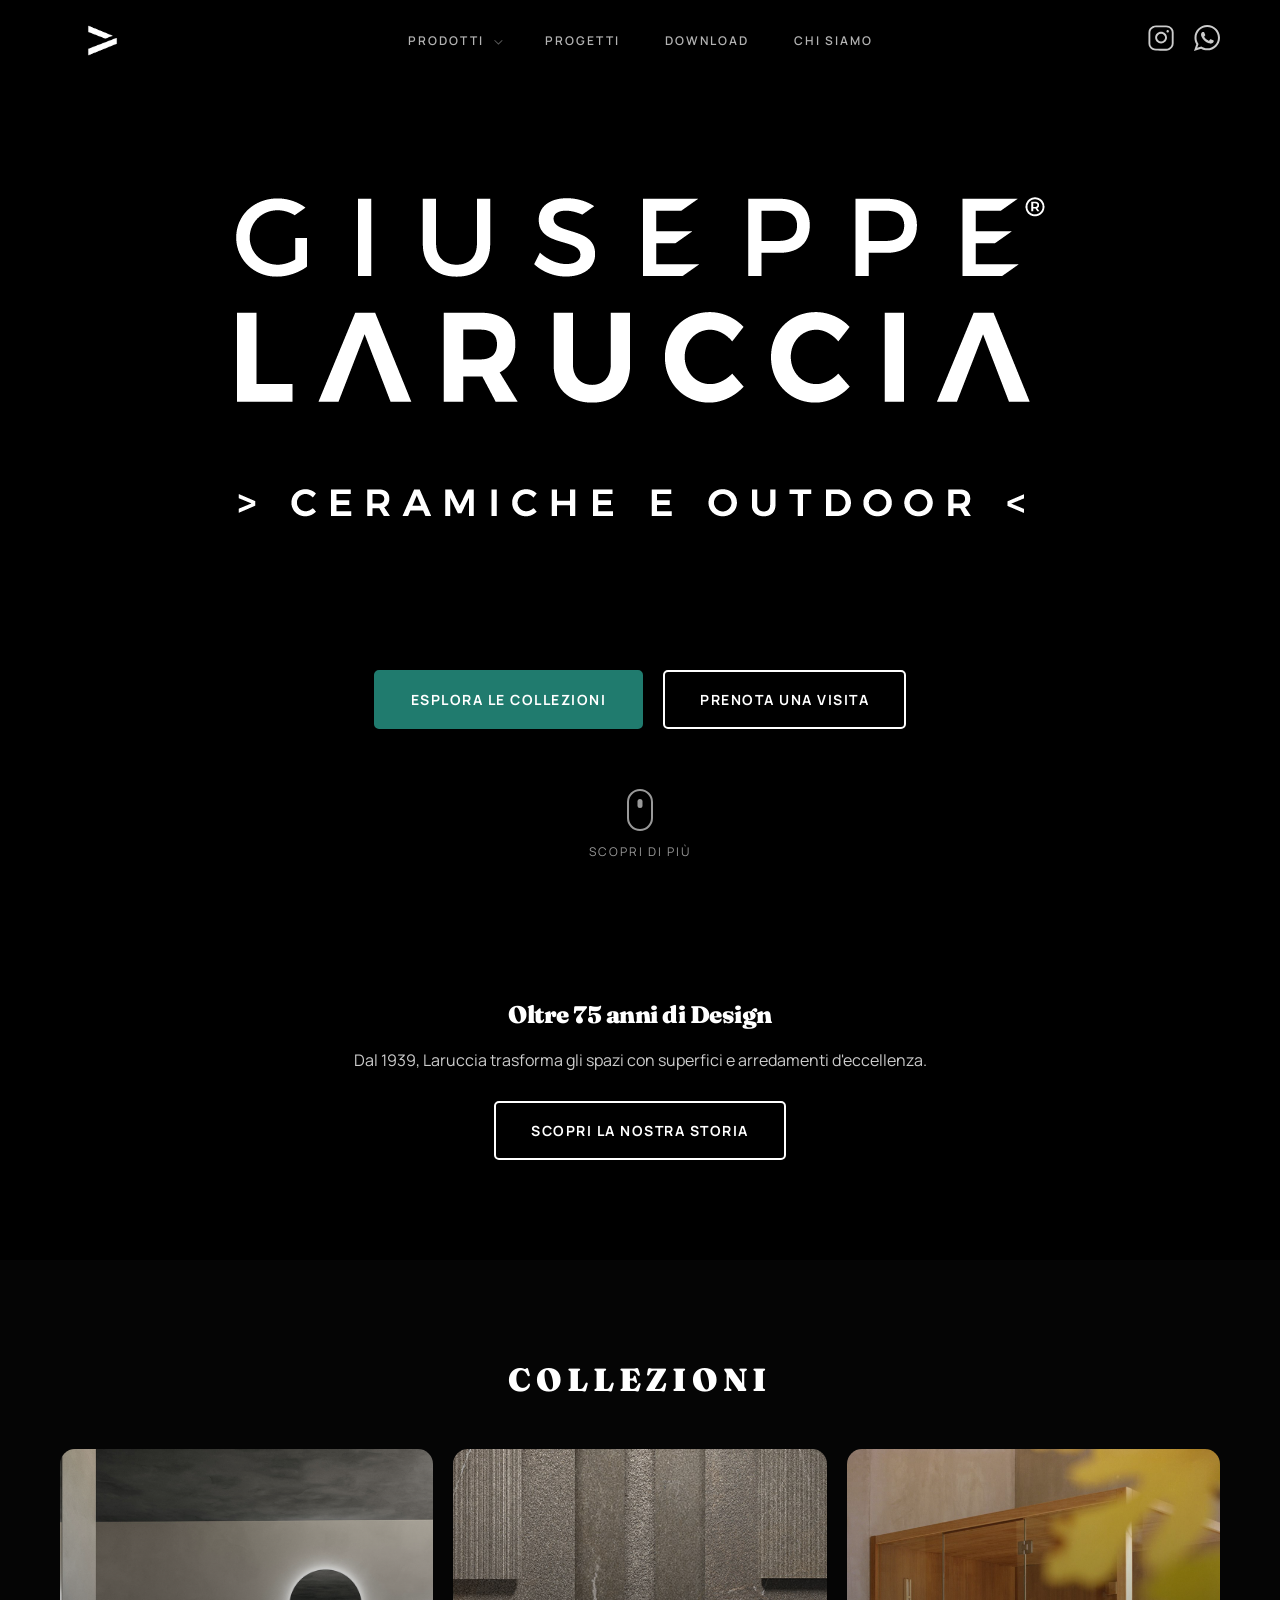
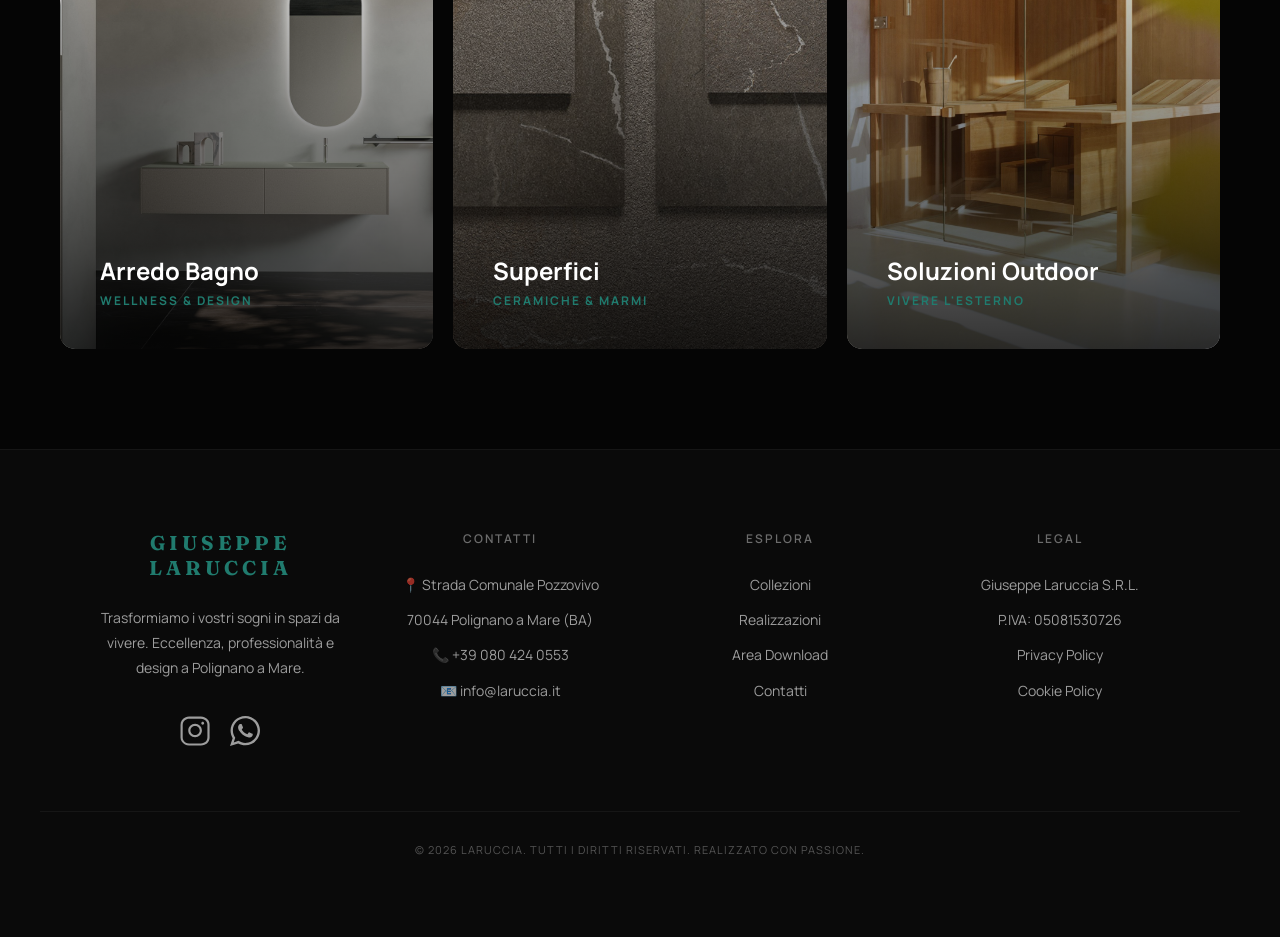
==== index.html @ 78f58531 "modifiche varie + contatti/chi siamo" ====
<!DOCTYPE html>
<html lang="it">
<head>
  <meta charset="UTF-8">
  <meta name="viewport" content="width=device-width, initial-scale=1.0"> <!-- Aggiunto per mobile -->
  <title>Laruccia</title>

  <!-- Font -->
<link href="https://fonts.googleapis.com/css2?family=Fraunces:wght@300;600&family=Manrope:wght@300;500&display=swap" rel="stylesheet">
  <!-- CSS (Percorso corretto senza / iniziale) -->
  <link rel="stylesheet" href="css/style.css">

  <!-- JS (INDISPENSABILE per caricare la navbar) -->
  <script src="script.js" defer></script>
</head>

<body class="home">

  <!-- NAVBAR -->
  <div id="navbar"></div>

  <!-- HERO (FULL WIDTH - CORRETTA COSÌ) -->
  <section class="hero">
    
<div class="hero-video-container">
<video 
    autoplay 
    muted 
    loop 
    playsinline 
    preload="auto" 
    class="hero-video"> <!-- Rimosso l'attributo poster -->
    <source src="img/video/videohero.mp4" type="video/mp4">
</video>
  <div class="hero-overlay"></div>
</div>

    <div class="hero-content-wrapper">
      <div class="hero-content">
        <h1 class="hero-logo">
          <img src="img/logo-bianco.png" alt="Laruccia">
        </h1>

        <div class="hero-btns">
          <a href="prodotti.html" class="btn-primary">Esplora le Collezioni</a>
          <a href="contatti.html" class="btn-secondary">Prenota una Visita</a>
        </div>
      </div>
    </div>

    <div class="scroll-indicator">
      <div class="mouse"></div>
      <span>Scopri di più</span>
    </div>

  </section>

<!-- INTRO VELOCE IN HOME -->
<section class="home-intro" style="padding: 100px 0; text-align: center; background: #000;">
  <div class="container">
    <h2 style="font-family: var(--font-titles); margin-bottom: 20px;">Oltre 75 anni di Design</h2>
    <p style="max-width: 700px; margin: 0 auto 30px; opacity: 0.8;">
      Dal 1939, Laruccia trasforma gli spazi con superfici e arredamenti d'eccellenza.
    </p>
    <a href="chi-siamo.html" class="btn-secondary">Scopri la nostra storia</a>
  </div>
</section>

  <!-- CATEGORIE -->
  <section class="home-categories">
    
    <!-- CONTAINER AGGIUNTO -->
    <div class="container">

      <div class="cat-header">
        <h2>Collezioni</h2>
      </div>

      <div class="cat-grid">

        <div class="cat-card">
          <img src="img/cerasa.jpg" alt="Arredo Bagno">
          <div class="cat-overlay">
            <h3>Arredo Bagno</h3>
            <p>Wellness & Design</p>
          </div>
        </div>

        <div class="cat-card">
          <img src="img/kronos.jpg" alt="Superfici">
          <div class="cat-overlay">
            <h3>Superfici</h3>
            <p>Ceramiche & Marmi</p>
          </div>
        </div>

        <div class="cat-card">
          <img src="img/effegibi.jpg" alt="Outdoor">
          <div class="cat-overlay">
            <h3>Soluzioni Outdoor</h3>
            <p>Vivere l'esterno</p>
          </div>
        </div>

      </div>

    </div>

  </section>

  <!-- FOOTER -->
  <div id="footer-placeholder"></div>

  <!-- JS -->
  <script src="js/script.js"></script>

</body>
</html>
---- css/style.css ----
/* ==========================================
   1. RESET & VARIABILI (OTTIMIZZATO)
========================================== */
:root {
  --navbar-height: 80px;
  --active: #207b6e;
  --text: #fff;
  --transition: 0.3s ease;
  --font-titles: 'Fraunces', serif;
  --font-body: 'Manrope', sans-serif;
  --accent-gold: #b58e58;
}

* {
  margin: 0;
  padding: 0;
  box-sizing: border-box; /* Copre già tutto, container incluso */
}

html, body {
  width: 100%;
  min-height: 100%;
  font-family: var(--font-body);
  -webkit-font-smoothing: antialiased;
  background: #000;
  color: var(--text); /* Usa la variabile invece di #fff */
  overflow-x: hidden;
}

.container {
  max-width: 1400px;
  margin: 0 auto;
  padding-left: clamp(20px, 5vw, 60px);
  padding-right: clamp(20px, 5vw, 60px);
  /* Rimosso box-sizing e color: #fff perché ereditati */
}

h1, h2, .history-line, .footer-logo {
  font-family: var(--font-titles);
  font-weight: 900;
  letter-spacing: -0.02em;
  text-transform: none; 
}

/* ==========================================
   2. NAVBAR & MENU
========================================== */

.navbar {
  position: fixed;
  top: 0;
  left: 0;
  width: 100%;
  height: var(--navbar-height);
  z-index: 9999;
  display: flex;
  justify-content: center;
  align-items: center;
  background: transparent;
  transition: background 0.5s ease, backdrop-filter 0.5s ease;
  isolation: isolate; 
}

/* SFUMATURA NAVBAR*/
.navbar-overlay {
  position: absolute;
  inset: 0;
  z-index: -1;
  background: linear-gradient(to bottom, rgba(0,0,0,0.8) 0%, rgba(0,0,0,0) 100%);
  opacity: 1;
  transition: opacity 0.5s ease;
}

.menu {
  display: grid;
  grid-template-columns: 180px 1fr 180px;
  align-items: center;
  width: 100%;
  max-width: 1400px;
  padding: 0 clamp(20px, 5vw, 60px);
  margin: 0 auto;
  position: relative;
  z-index: 1;
}

.menu-links {
  justify-self: center;
  display: flex;
  gap: 45px;
  align-items: center;
}

.menu-links a,
.dropdown-toggle {
    position: relative;
    font-family: var(--font-body); 
    color: rgba(255, 255, 255, 0.7); 
    text-decoration: none;
    font-size: 12px;
    text-transform: uppercase;
    letter-spacing: 2px;
    font-weight: 600;
    transition: color 0.3s ease, opacity 0.3s ease;
    display: flex;
    align-items: center;
    padding: 5px 0;
    cursor: pointer;
}

.menu-links a:hover,
.dropdown-toggle:hover {
    color: #ffffff !important;
    opacity: 1;
}

.menu-links a::after,
.dropdown-toggle::after {
    display: none;
    content: none;
}

.social-icons {
  justify-self: end;
  display: flex;
  gap: 20px;
  align-items: center;
}

.social-icon img {
  width: 26px;
  height: 26px;
  filter: brightness(0) invert(1);
  transition: all 0.4s ease;
  opacity: 0.8;
}

.social-icon:hover img {
  transform: translateY(-3px);
  filter: brightness(0) invert(1) drop-shadow(0 0 5px var(--active));
  opacity: 1;
}

/* ==========================================
   3. DROPDOWNS & MEGA MENU
========================================== */

.mega-menu {
    position: absolute;
    top: 100%;
    left: 50%;
    transform: translateX(-50%) translateY(15px);
    width: 95vw;
    max-width: 1200px;
    padding: 0;
    overflow: hidden;
    background: rgba(20, 20, 20, 0.6);
    backdrop-filter: blur(25px) saturate(180%);
    -webkit-backdrop-filter: blur(25px) saturate(180%);
    border: 1px solid rgba(255, 255, 255, 0.12);
    border-radius: 18px;
    opacity: 0;
    visibility: hidden;
    transition: all 0.4s cubic-bezier(0.4, 0, 0.2, 1);
    box-shadow: 0 30px 60px rgba(0, 0, 0, 0.4);
}

/* Unificato l'hover in un unico blocco */
.mega-dropdown:hover .mega-menu {
    opacity: 1;
    visibility: visible;
    transform: translateX(-50%) translateY(0);
}

.mega-grid-wrapper {
    display: grid;
    grid-template-columns: repeat(4, 1fr);
    gap: 50px;
    padding: 30px 35px;
}

.mega-column {
    /* Rimosso flex-direction inutile su block */
    display: block; 
    text-align: left;
    transition: transform 0.3s ease, opacity 0.3s ease;
}

/* Applichiamo l'animazione solo quando il padre è in hover per un effetto Apple reale */
.mega-dropdown:hover .mega-column {
    animation: fadeInMenu 0.5s ease forwards;
}

.mega-column h4 {
    font-size: 13px;
    letter-spacing: 0.15em;
    color: rgba(255, 255, 255, 0.4);
    text-transform: uppercase;
    font-weight: 700;
    border-bottom: 1px solid rgba(255, 255, 255, 0.1); 
    padding-bottom: 12px;
    margin-bottom: 20px;
    display: block;
}

/* Pulizia link mega menu */
.mega-column a {
    font-size: 14px;
    font-weight: 500;
    padding: 6px 0;
    color: #fff;
    text-decoration: none;
    transition: all 0.3s ease;
    display: block;
    opacity: 0.8;
}

.mega-column a:hover {
    opacity: 1;
    transform: translateX(8px);
    color: var(--accent-gold);
}

/* Freccetta: usa currentColor per evitare ripetizioni di colore */
.dropdown-toggle span::after {
    content: "";
    display: inline-block;
    margin-left: 10px;
    border: solid currentColor; /* Segue il colore del testo */
    border-width: 0 1.5px 1.5px 0;
    padding: 2.5px;
    transform: rotate(45deg) translateY(-2px);
    transition: transform 0.3s ease;
    opacity: 0.5;
}

.mega-dropdown:hover .dropdown-toggle span::after {
    transform: rotate(-135deg) translateY(2px);
    opacity: 1;
}


/* Link "Scopri tutti" personalizzato */
.discover-all-gold {
    margin-top: 20px !important;
    color: var(--accent-gold) !important;
    font-size: 13px !important;
    font-weight: 600 !important;
    letter-spacing: 0.05em !important;
    opacity: 1 !important;
}

.discover-all-gold:hover {
    opacity: 0.8 !important;
    color: var(--accent-gold) !important;
}

.discover-all-gold span {
  margin-left: 8px;
  transition: transform 0.3s ease;
}


.discover-all-gold:hover span {
  transform: translateX(8px);
}


/* --- HAMBURGER BUTTON --- */
.menu-toggle {
  display: none; /* Nascosto su desktop */
  flex-direction: column;
  gap: 6px;
  background: none;
  border: none;
  cursor: pointer;
  z-index: 10001;
  padding: 10px;
}

.menu-toggle span {
  display: block;
  width: 30px;
  height: 2px;
  background: #fff;
  transition: 0.3s;
}

/* --- MOBILE OVERLAY STYLE --- */
.mobile-overlay {
  position: fixed;
  inset: 0;
  background: #000; 
  z-index: 10000;
  display: flex;
  flex-direction: column;
  justify-content: center; /* Centra il blocco contenuti verticalmente */
  align-items: flex-end;    /* Allinea tutto il contenuto a DESTRA */
  padding: 0 5vw;           /* Padding laterale */
  
  transform: translateX(100%);
  transition: transform 0.6s cubic-bezier(0.85, 0, 0.15, 1);
}

.mobile-overlay.active {
  transform: translateX(0);
}

/* --- LINKS CENTRALI ALLINEATI A DESTRA --- */
.mobile-links {
  display: flex;
  flex-direction: column;
  align-items: flex-end; /* Forza i testi a destra */
  gap: 20px;
  margin-bottom: 60px;   /* Spazio prima delle icone social */
}

.mobile-links a {
  font-family: var(--font-titles);
  font-size: clamp(40px, 12vw, 65px);
  color: #fff;
  text-decoration: none;
  font-weight: 500;
  line-height: 1.1;
  letter-spacing: -2px;
  text-align: right;     /* Allineamento testo */
}

.mobile-links a:hover {
  opacity: 0.7;
}

.mobile-socials {
  display: flex;
  justify-content: flex-end; /* Icone spinte a destra */
  gap: 30px;
}

.mobile-socials a img {
  width: 35px;  /* Dimensione extra-large */
  height: 35px;
  object-fit: contain;
  filter: brightness(0) invert(1); /* Assicura che siano bianche */
  transition: transform 0.3s ease;
}

/* Effetto al tocco */
.mobile-socials a:active img {
  transform: scale(1.1);
}

/* --- RESPONSIVE LOGIC --- */
@media (max-width: 992px) {
  .menu-links, .social-icons {
    display: none; /* Nasconde menu desktop */
  }
  
  .menu-toggle {
    display: flex; /* Mostra hamburger */
    margin-left: auto;
  }
  
  .menu {
    grid-template-columns: 1fr 1fr; /* Semplifica la griglia */
  }

  /* Animazione Hamburger quando aperto */
  .menu-toggle.active span:nth-child(1) { transform: translateY(8px) rotate(45deg); }
  .menu-toggle.active span:nth-child(2) { transform: rotate(-45deg); }
}


/* ==========================================
   4. HERO SLIDER (OTTIMIZZATO)
========================================== */

/* style.css */

.hero {
    position: relative;
    width: 100%;
    height: 100vh; /* Altezza tutta schermata */
    overflow: hidden;
    background: #000; /* Fondo nero durante il caricamento */
}

.hero-video-container {
    position: absolute;
    top: 0;
    left: 0;
    width: 100%;
    height: 100%;
    z-index: 1;
}

.hero-video {
    width: 100%;
    height: 100%;
    object-fit: cover; /* Taglia i bordi in eccesso per coprire tutto */
    pointer-events: none; /* Impedisce il click destro/pausa sul video */
}

.hero-overlay {
    position: absolute;
    inset: 0;
    background: linear-gradient(
        to bottom,
        rgba(0,0,0,0.4) 0%, /* Più scuro sopra per far leggere la navbar */
        rgba(0,0,0,0) 50%,
        rgba(0,0,0,0.6) 100% /* Più scuro sotto per far leggere i bottoni */
    );
    z-index: 2;
}


/* CONTENUTO CENTRALE */
.hero-content-wrapper {
    position: absolute;
    inset: 0;
    display: flex;
    align-items: center;
    justify-content: center;
    z-index: 10;
    text-align: center;
}

/* BLOCCO LOGO + BOTTONI */
.hero-content {
    display: flex;
    flex-direction: column;
    align-items: center;
    text-align: center;
    gap: 12px; /* distanza controllata */
    transform: translateY(-70px); /* posizione premium */
}

/* LOGO */
.hero-logo img {
    max-width: 1200px; /* regola dimensione */
    width: 100%;
    height: auto;
    margin-bottom: 10px;
}

/* BOTTONI */
.hero-btns {
    display: flex;
    gap: 20px;
    margin-top: -40px; /* Regolato per stare sotto il logo */
    animation: fadeInUpHero 0.2s ease-out forwards;
}

/* --- Bottoni (Stile Corretto e Reattivo) --- */
.btn-primary, .btn-secondary {
    padding: 18px 35px;
    border-radius: 5px;
    text-decoration: none;
    font-weight: bold;
    font-size: 14px;
    text-transform: uppercase;
    letter-spacing: 1.5px;
    /* Cambiato: ora la transizione è secca e veloce solo su trasformazione e colore */
    transition: transform 0.1s ease, background-color 0.02s ease, color 0.02s ease;
    display: inline-block;
}

.btn-primary {
    background-color: var(--active);
    color: #fff;
    border: 2px solid var(--active);
}

.btn-secondary {
    background-color: transparent;
    border: 2px solid #fff;
    color: #fff;
}

/* Hover istantaneo */
.btn-primary:hover, .btn-secondary:hover {
    transform: translateY(-3px);
}

.btn-primary:hover { 
    background-color: #fff; 
    border-color: #fff;
    color: #000; 
}

.btn-secondary:hover { 
    background-color: rgba(255,255,255,0.1); 
}

/* Animazione di ingresso */
@keyframes fadeInUpHero {
    from { opacity: 0; transform: translateY(30px); }
    to { opacity: 1; transform: translateY(0); }
}

/* INDICATORE SCROLL (MOUSE) */
.scroll-indicator {
    position: absolute;
    bottom: 40px;
    left: 50%;
    transform: translateX(-50%);
    z-index: 10;
    display: flex;
    flex-direction: column;
    align-items: center;
    gap: 12px;
    opacity: 0.6;
    color: #fff;
    font-size: 12px;
    text-transform: uppercase;
    letter-spacing: 2px;
}

/* MODIFICATO FIN QUI */

.mouse {
    width: 26px;
    height: 42px;
    border: 2px solid #fff;
    border-radius: 15px;
    position: relative;
}

.mouse::before {
    content: "";
    width: 5px;
    height: 9px;
    background: #fff;
    position: absolute;
    left: 50%;
    transform: translateX(-50%);
    top: 8px;
    border-radius: 3px;
    animation: scrollMouseDot 2s infinite;
}

@keyframes scrollMouseDot {
    0% { opacity: 1; top: 8px; }
    100% { opacity: 0; top: 25px; }
}

/* Responsive Fix */
@media (max-width: 768px) {
    .hero-content { padding: 0 5%; text-align: center; display: flex; flex-direction: column; align-items: center; }
    .hero-btns { justify-content: center; }
    .hero-content h1 { letter-spacing: -1px; }
}

/* ==========================================
   5. PRODOTTI (CAROSELLI BRAND)
========================================== */


/* Wrapper delle sezioni */
.brand-group {
  padding: 80px 0;
  border-bottom: 1px solid #111;
}

.group-header {
    margin-bottom: 20px;
    padding: 0;
    text-align: left; /* Allineamento a sinistra più moderno */
    max-width: 900px;
}

/* IL TITOLO */
.group-header h2.section-title {
    font-family: var(--font-titles);
    /* Ridotto da 5rem a 3.8rem per il desktop */
    font-size: clamp(2.5rem, 6vw, 3.8rem); 
    font-weight: 700; /* Leggermente meno bold per più eleganza */
    line-height: 1.1;
    color: #ffffff;
    margin-bottom: 8px;
    letter-spacing: -0.02em; /* Tracking più naturale */
}

/* IL SOTTOTITOLO */
.section-subtitle {
    font-family: var(--font-body);
    font-size: clamp(1rem, 2vw, 1.4rem);
    color: var(--active); 
    font-weight: 500;
    margin-bottom: 15px;
    opacity: 0.8;
}


/* DESCRIZIONE */

.group-description {
    color: rgba(255, 255, 255, 0.35) !important; /* Opacità ridotta ulteriormente */
    font-family: var(--font-body);
    font-size: 15px !important; /* Dimensione ridotta */
    line-height: 1.6 !important;
    max-width: 550px;
    font-weight: 300 !important;
    text-transform: none !important;
}


.group-header p { 
  color: var(--active); 
  text-transform: uppercase; 
  letter-spacing: 2px; 
  font-size: 0.8rem; 
}

/* Effetto al passaggio del mouse (Opzionale) */
.group-header:hover .group-description {
    color: rgba(255, 255, 255, 0.7) !important; /* Si illumina leggermente */
    transition: color 0.4s ease;
}

@keyframes revealText {
    from {
        opacity: 0;
        transform: translateY(20px);
        filter: blur(5px);
    }
    to {
        opacity: 0.9;
        transform: translateY(0);
        filter: blur(0);
    }
}

/* Ottimizzazione Mobile */
@media (max-width: 768px) {
    .group-header h2.section-title {
        font-size: 3.5rem;
    }
    .section-subtitle {
        font-size: 1.2rem;
    }
}


/* ==========================================
   SEZIONI ALLINEATE (FIX PRINCIPALE)
========================================== */
.home-intro,
.home-categories,
.prodotti-container {
  width: 100%;
}


.prodotti-container {
  padding: 120px 0;
}

/* =========================
   HOME INTRO MODERNA
========================= */

.intro-container {
    max-width: 1300px;
    margin: 0 auto;
    display: grid;
    grid-template-columns: 1.2fr 0.8fr;
    gap: 80px;
    align-items: center;
}

.label-superior {
    color: var(--active);
    text-transform: uppercase;
    letter-spacing: 3px;
    font-size: 14px;
    display: block;
    margin-bottom: 20px;
}

.intro-content h2 {
    font-size: 48px;
    line-height: 1.1;
    margin-bottom: 40px;
    text-transform: uppercase;
}

.intro-grid {
    display: grid;
    grid-template-columns: 1fr 1fr;
    gap: 40px;
}

.intro-text p {
    font-size: 17px;
    line-height: 1.8;
    opacity: 0.8;
    margin-bottom: 25px;
}

.link-scopri {
    color: #fff;
    text-decoration: none;
    border-bottom: 1px solid var(--active);
    padding-bottom: 5px;
    transition: 0.3s;
}

.link-scopri:hover { letter-spacing: 1px; }

.intro-features .feature-item {
    margin-bottom: 25px;
}

.feature-item strong {
    display: block;
    color: var(--active);
    font-size: 18px;
    margin-bottom: 5px;
}

.feature-item span { opacity: 0.6; font-size: 14px; }



/* =========================
   CATEGORIE GRID
========================= */
/* Assicurati che la sezione successiva non abbia margini top strani */
.home-categories {
    padding: 100px 0px;
    background: #050505;
    position: relative;
    z-index: 10; /* Per coprire bene la fine dello scroll */
}

.cat-header h2 {
    font-size: 32px;
    margin-bottom: 50px;
    text-align: center;
    letter-spacing: 5px;
    text-transform: uppercase;
}

.cat-grid {
    display: grid;
    grid-template-columns: repeat(3, 1fr);
    gap: 20px;
}

.cat-card {
    position: relative;
    height: 500px;
    overflow: hidden;
    border-radius: 15px;
    cursor: pointer;
}

.cat-card img {
    width: 100%;
    height: 100%;
    object-fit: cover;
    transition: transform 0.8s ease;
}

.cat-overlay {
    position: absolute;
    inset: 0;
    background: linear-gradient(to top, rgba(0,0,0,0.8), transparent);
    display: flex;
    flex-direction: column;
    justify-content: flex-end;
    padding: 40px;
    transition: 0.3s;
}

.cat-card:hover img { transform: scale(1.1); }
.cat-card:hover .cat-overlay { padding-bottom: 50px; }

.cat-overlay h3 { font-size: 24px; margin-bottom: 5px; }
.cat-overlay p { color: var(--active); font-weight: bold; text-transform: uppercase; font-size: 12px; letter-spacing: 2px; }

/* Responsive */
@media (max-width: 1024px) {
    .intro-container, .intro-grid, .cat-grid { grid-template-columns: 1fr; }
    .slider-box-modern { height: 400px; }
}


/* LOGO */
.logo {
  flex: 0 0 auto;
  display: flex;
  align-items: center;
  margin-right: 40px;
  justify-self: start;
}

.logo img {
  height: 55px;
  width: auto;
  display: block;
  transition: transform 0.3s ease;
  filter: brightness(0) invert(1); /* FORZA BIANCO */
}

.logo:hover img {
  transform: scale(1.12);
    filter: brightness(0) invert(1);
}

/* ==========================================
    HISTORY SECTION (AUTO-ANIMATED)
========================================== */

.history-section, .c-modern-layout {
    position: relative;
    background: #0a0a0a;
    /* Riduciamo l'altezza: non più 100vh fissa, ma si adatta al contenuto */
    min-height: 80vh; 
    /* Aggiungiamo spazio in alto per non toccare la navbar (regola in base alla tua navbar) */
    padding-top: 120px; 
    padding-bottom: 80px;
    overflow: hidden;
}

.history-sticky {
    /* Rimuoviamo la posizione sticky se crea problemi di sovrapposizione */
    position: relative;
    width: 100%;
    max-width: 1200px;
    margin: 0 auto;
    display: flex;
    flex-direction: column;
    gap: 40px; /* Spazio tra countdown e contenuto sotto */
}

.history-top {
    /* Centriamo il countdown e gli diamo respiro */
    display: flex;
    justify-content: center;
    align-items: center;
    margin-bottom: 20px;
}

.history-line {
    /* Ridimensioniamo leggermente il font per il mobile/desktop */
    font-size: clamp(24px, 5vw, 60px); 
    display: flex;
    flex-wrap: wrap; /* Permette al testo di andare a capo su schermi piccoli */
    justify-content: center;
    gap: 15px;
    opacity: 1; /* Lo rendiamo subito visibile */
    transform: none; /* Rimuoviamo il salto iniziale */
}

.history-line::after {
    content: "";
    position: absolute;
    bottom: -15px;
    left: 50%;
    transform: translateX(-50%);
    width: 0;
    height: 2px;
    background: var(--active);
    transition: width 1.2s ease;
}

/* Attivazione Fase 1: Appare l'anno */
.phase-1 .history-line {
    opacity: 1;
    transform: translateY(0);
}
.phase-1 .history-line::after {
    width: 150px;
}

/* "Insieme con voi dal" in Bianco */
.history-prefix {
    color: #fff;
    font-weight: 300; /* Più sottile per dare eleganza */
}

/* L'anno in Verde */
.history-counter {
    color: var(--active);
    transition: all 0.1s ease;
    /* Un leggero riflesso verde per far "vibrare" il numero mentre scorre */
    text-shadow: 0 0 15px rgba(32, 123, 110, 0.3);
}

/* --- CONTENUTO (TESTO + FOTO) --- */
.history-content {
    /* Usiamo una griglia per gestire meglio testo e immagine */
    display: grid;
    grid-template-columns: 1.2fr 0.8fr;
    gap: 60px;
    align-items: center;
    padding: 0 20px;
}

/* TESTO (PHASE 2) */
.history-text-wrapper {
    opacity: 0;
    transform: translateY(40px);
    transition: opacity 1.2s ease, transform 1.2s ease;
    will-change: opacity, transform;
}

.history-description {
    font-family: var(--font-body);
    font-weight: 300;
    font-size: 1.1rem;
    line-height: 1.9; /* Leggermente aumentato */
    color: rgba(255, 255, 255, 0.7); /* Grigio chiaro invece di bianco puro */
    margin-bottom: 30px;
    max-width: 90%; /* Evita che le righe siano troppo larghe e difficili da leggere */
}

/* Evidenzia i brand leader */
.history-description strong {
    color: var(--accent-gold);
    font-weight: 500;
}

/* Attivazione Fase 2: Appare il testo */
.phase-2 .history-text-wrapper {
    opacity: 1;
    transform: translateY(0);
}

/* IMMAGINE GRANDE (PHASE 3) */
.history-visual {
    opacity: 0;
    transform: scale(1.1); /* Leggero zoom-in iniziale */
    transition: opacity 1.5s cubic-bezier(0.16, 1, 0.3, 1), 
                transform 1.5s cubic-bezier(0.16, 1, 0.3, 1);
    will-change: opacity, transform;
}

.history-image {
    width: 100%;
    height: 100%;
    object-fit: cover;
    display: block;
}

/* Attivazione Fase 3: L'immagine si stabilizza */
/* Fase 3: L'immagine appare e torna alla scala normale (1) */
.phase-3 .history-visual {
    opacity: 1;
    transform: scale(1);
}

/* --- RESPONSIVE --- */
@media (max-width: 992px) {
    .history-content {
        flex-direction: column;
        text-align: center;
        gap: 40px;
    }
    
    .history-visual {
        width: 100%;
        height: 40vh;
        order: -1; /* Immagine sopra il testo su mobile */
    }
    
    .history-sticky {
        height: auto;
        padding: 100px 20px;
    }
}

/* --- RESPONSIVE --- */
/* Responsive per Tablet e Mobile */
@media (max-width: 992px) {
    .history-content {
        grid-template-columns: 1fr; /* Testo sopra, immagine sotto */
        text-align: center;
    }
    
    .history-visual {
        max-width: 500px;
        margin: 0 auto;
    }
}

/* ==========================================
   6. CONTATTI INTEGRATI (COERENZA CHI-SIAMO)
========================================== */

/* Il contenitore principale deve avere lo stesso sfondo della storia */
.c-modern-layout {
    background: #0a0a0a; 
    padding: 100px 0; /* Padding verticale standard per dare respiro */
    overflow-x: hidden;
}

/* Allineamento della riga */
.c-modern-layout .row {
    margin: 0;
    align-items: center;
}

/* COLONNA SINISTRA: Testo (Sincronizzata con History) */
.c-modern-info {
    /* Usiamo lo stesso padding-left della history-section per coerenza visiva */
    padding-left: clamp(20px, 5vw, 60px) !important; 
    padding-right: 40px;
    display: flex;
    flex-direction: column;
    justify-content: center;
}

.info-content-wrapper {
    max-width: 550px; /* Stessa larghezza dei paragrafi della storia */
}

/* Stili Testuali Uniformati */
.c-label {
    color: var(--active);
    text-transform: uppercase;
    letter-spacing: 3px;
    font-size: 13px;
    font-weight: 700;
    margin-bottom: 15px;
    display: block;
}

.c-title {
    font-family: var(--font-titles); /* Fraunces */
    font-size: clamp(2.5rem, 5vw, 3.8rem); /* Come i titoli delle sezioni prodotti[cite: 9] */
    color: #fff;
    line-height: 1.1;
    margin-bottom: 25px;
}

.c-description {
    font-family: var(--font-body); /* Manrope[cite: 9] */
    font-size: 1.1rem;
    line-height: 1.8;
    color: rgba(255, 255, 255, 0.7); /* Grigio chiaro come la storia */
    margin-bottom: 35px;
}

/* COLONNA DESTRA: Mappa */
.c-modern-map-container {
    display: flex;
    justify-content: flex-end; 
    padding-right: clamp(20px, 5vw, 60px) !important;
    padding-left: 20px !important;
}

.c-modern-map-wrapper {
    position: relative;
    width: 100%;
    max-width: 650px; 
    height: 500px; /* Altezza leggermente ridotta per eleganza */
    border-radius: 30px; 
    overflow: hidden;
    border: 1px solid rgba(255, 255, 255, 0.1);
    box-shadow: 0 30px 60px rgba(0,0,0,0.5);
}

/* Stile Titolo Contatti (Eredita dalla Storia) */
.contact-header-style {
    text-align: center;
    margin-bottom: 60px; /* Spazio tra il titolo e il blocco mappa/info */
}

.contact-header-style .history-line {
    justify-content: center;
    font-size: clamp(35px, 6vw, 70px); /* Leggermente più grande per impatto Hero */
}

/* Fix Pulsanti Contatti */
.c-actions {
    display: flex;
    gap: 15px;
    margin-top: 20px;
}

.c-btn {
    padding: 15px 30px;
    border-radius: 5px;
    text-decoration: none;
    font-weight: 700;
    font-size: 13px;
    text-transform: uppercase;
    letter-spacing: 1px;
    transition: all 0.3s ease;
    border: 2px solid var(--active);
}

.c-btn.wa {
    background: var(--active);
    color: #fff;
}

.c-btn.mail {
    background: transparent;
    color: #fff;
    border-color: rgba(255,255,255,0.2);
}

.c-btn:hover {
    transform: translateY(-3px);
    background: #fff;
    color: #000;
    border-color: #fff;
}

/* Allineamento Mappa per continuità visiva */
.c-modern-map-wrapper iframe {
    width: 100%;
    height: 100%;
    border: 0;
    filter: grayscale(1) invert(0.9) contrast(1.2); /* Effetto Dark Map coerente */
}

/* RESPONSIVE FIX */
@media (max-width: 991px) {
    .c-modern-layout { padding: 60px 0; }
    
    .c-modern-layout .row { flex-direction: column; }
    
    .c-modern-map-container {
        order: -1; /* Mappa sopra il testo su mobile */
        padding: 0 20px !important;
        margin-bottom: 40px;
    }
    
    .c-modern-info {
        text-align: center;
        padding-right: 20px !important;
    }
    
    .c-actions { justify-content: center; }
}

/* BARRA FILTRI */
.product-filter-bar {
  position: sticky;
  top: var(--navbar-height);
  background: rgba(0, 0, 0, 0.8);
  backdrop-filter: blur(10px);
  z-index: 99;
  border-bottom: 1px solid rgba(255,255,255,0.1);
  padding: 15px 0;
}

.filter-container {
  display: flex;
  overflow-x: auto;
  gap: 30px;
  padding: 0 40px;
  scrollbar-width: none; /* Nasconde scrollbar */
}

.filter-container a {
  color: #888;
  text-decoration: none;
  font-size: 0.9rem;
  text-transform: uppercase;
  letter-spacing: 1px;
  white-space: nowrap;
  transition: color 0.3s;
}

.filter-container a:hover { color: var(--active); }

#year {
    display: inline-block; /* Assicura che si comporti come un blocco solido */
    font-variant-numeric: tabular-nums; /* Forza i numeri ad avere larghezza identica */
    min-width: 4.5ch; /* Riserva spazio fisso per circa 4-5 caratteri */
    text-align: center;
}

/* CAROSELLO APPLE STYLE - STIAMO CAPENDO COSA CANCELLARE*/


@media (max-width: 768px) { .carousel-item { flex: 0 0 90%; } }

/* PALLINI (DOTS) */
.carousel-dots {
  display: flex;
  justify-content: center;
  gap: 8px;
  margin-top: 20px;
  flex-wrap: wrap; /* Permette ai pallini di andare a capo se sono troppi */
  max-width: 80%;  /* Evita che si attacchino ai bordi */
  margin-left: auto;
  margin-right: auto;
}

.dot {
  width: 10px; /* Leggermente più grandi di base */
  height: 10px;
  background: rgba(255, 255, 255, 0.25); /* Trasparente di base */
  border-radius: 50%;
  cursor: pointer;
  transition: all 0.3s cubic-bezier(0.4, 0, 0.2, 1);
}

/* Stato Attivo e Hover: Bianco e scala aumentata */
.dot.active, 
.dot:hover {
  background: #ffffff !important; /* Bianco puro */
  transform: scale(1.4); /* Ingrandimento */
  width: 10px; /* Mantiene la forma tonda */
}


/* NAV BUTTONS */
.nav-btn {
  position: absolute;
  top: 50%;
  transform: translateY(-50%);
  background: rgba(255,255,255,0.1);
  border: none;
  color: white;
  padding: 15px;
  cursor: pointer;
  border-radius: 50%;
  z-index: 10;
}
.prev { left: 20px; }
.next { right: 20px; }

/* NAVBAR PRODOTTI */
.product-nav {
  position: sticky;
  top: 80px; /* Regola in base alla tua navbar */
  background: rgba(0,0,0,0.9);
  backdrop-filter: blur(15px);
  z-index: 100;
  padding: 15px 0;
  border-bottom: 1px solid rgba(255,255,255,0.05);
}

.product-nav-container {
  display: flex;
  justify-content: center;
  gap: 25px;
  overflow-x: auto;
  white-space: nowrap;
  scrollbar-width: none;
}

.product-nav a {
  text-decoration: none;
  color: #666;
  font-size: 0.8rem;
  font-weight: 500;
  text-transform: uppercase;
  letter-spacing: 1px;
  transition: 0.3s;
}

.product-nav a:hover, .product-nav a.active { color: #fff; }


/* ==========================================
   BRAND CAROUSEL (OTTIMIZZAZIONE HTML)
========================================== */

/* Il contenitore che limita la vista e permette lo scroll */
.brand-figurine-track {
    display: flex !important;
    flex-direction: row !important;
    flex-wrap: nowrap !important;
    overflow-x: auto !important;
    scroll-snap-type: x proximity;
    gap: 20px;
    padding: 20px 0 40px 0;
    scrollbar-width: none; /* Nasconde scrollbar Firefox */
    -webkit-overflow-scrolling: touch;
      scroll-behavior: smooth;
  -webkit-overflow-scrolling: touch;

  /* 🔥 questo elimina glitch rendering */
  transform: translateZ(0);
  padding-bottom: 4px;
}

.brand-figurine-track::-webkit-scrollbar {
    display: none; /* Nasconde scrollbar Chrome/Safari */
}

/* La singola "figurina" del brand */
.brand-card-mini {
    flex: 0 0 300px !important; /* Forza la larghezza fissa */
    height: 420px !important;
    position: relative;
    border-radius: 15px;
    overflow: hidden;
    scroll-snap-align: start;
    background: #0a0a0a;
    transition: transform 0.4s cubic-bezier(0.2, 1, 0.2, 1);
    will-change: transform;
    flex-shrink: 0; /* evita micro-compressioni */
    transform: translateY(0);
}

.brand-card-mini::after {
  content: "";
  position: absolute;
  inset: 0;
  border-radius: inherit;
  box-shadow: inset 0 0 0 1px rgba(0,0,0,0.01);
  pointer-events: none;
}

.brand-card-mini img {
    display: block;
    width: 100%;
    height: 100%;
    object-fit: cover;
    opacity: 0.7;
    transition: all 0.6s ease;
    backface-visibility: hidden; /* 🔥 elimina flicker */
     transform: translateZ(0); /* forza GPU */
}

/* Testo sopra l'immagine */
.brand-card-overlay {
    position: absolute;
    inset: 0;
    background: linear-gradient(to top, rgba(0,0,0,0.9) 0%, transparent 60%);
    display: flex;
    align-items: flex-end;
    padding: 25px;
}

.brand-card-overlay h3 {
    color: #fff;
    font-family: var(--font-titles);
    font-size: 1.3rem;
    text-transform: uppercase;
    letter-spacing: 1px;
    margin: 0;
}

/* Hover: l'immagine si schiarisce e si ingrandisce */
.brand-card-mini:hover {
transform: translate3d(0, -10px, 0);}

.brand-card-mini:hover img {
    opacity: 1;
    transform: scale(1.08);
}

/* Frecce: appaiono solo se il wrapper è hovered */
.figurine-wrapper {
    position: relative;
    padding: 0 10px;
}

.scroll-arrow {
    position: absolute;
    top: 50%;
    transform: translateY(-50%);
    width: 50px; /* Leggermente più grandi per ospitare l'animazione */
    height: 50px;
    border-radius: 50%;
    /* Effetto Ghiaccio */
    background: rgba(255, 255, 255, 0.05);
    backdrop-filter: blur(12px) saturate(180%);
    -webkit-backdrop-filter: blur(12px) saturate(180%);
    border: 1px solid rgba(255, 255, 255, 0.15);
    
    display: flex;
    align-items: center;
    justify-content: center;
    cursor: pointer;
    z-index: 10;
    opacity: 0;
    transition: all 0.4s cubic-bezier(0.4, 0, 0.2, 1);
}

.figurine-wrapper:hover .scroll-arrow {
    opacity: 1;
}

.scroll-arrow:hover {
    background: rgba(255, 255, 255, 0.15);
    border-color: rgba(255, 255, 255, 0.4);
}

.scroll-arrow.left { left: -20px; }
.scroll-arrow.right { right: -20px; }



/* Nasconde frecce su mobile per pulizia */
@media (max-width: 768px) {
  .scroll-arrow { display: none; }
}

/* Classe per nascondere le frecce quando non c'è più spazio per scorrere */
.scroll-arrow.is-hidden {
    opacity: 0 !important;
    visibility: hidden !important;
    pointer-events: none !important;
}
/* ==========================================
   FRECCE CAROSELLO - FIX STRUTTURALE FINALE
========================================== */

/* Il contenitore fisico della freccia dentro il cerchio */
.arrow {
    position: relative;
    width: 24px;  /* Dimensione fissa del contenitore */
    height: 24px; /* Dimensione fissa del contenitore */
    display: block;
    overflow: hidden; /* Fondamentale per l'effetto entrata/uscita */
    transition: 0.5s;
}

/* Rotazione per la freccia destra */
.right-arrow {
    transform: rotate(180deg);
}

/* Gambo della freccia (La linea orizzontale) */
.arrow:after {
    position: absolute;
    display: block;
    content: "";
    color: white;
    width: 18px; 
    height: 2px; 
    background: currentColor;
    top: 11px; /* (24px / 2) - (2px / 2) = 11px esatti al centro */
    left: 4px;
    opacity: 1;
}

/* Punta della freccia */
.arrow:before {
    position: absolute;
    display: block;
    content: "";
    color: white;
    width: 8px;
    height: 8px;
    border-top: solid 2px currentColor;
    border-left: solid 2px currentColor;
    top: 12px; /* Centro esatto */
    left: 4px;
    transform-origin: center;
    /* La punta deve stare ruotata di base */
    transform: translateY(-50%) rotate(-45deg); 
}

/* ANIMAZIONI SINCRONIZZATE */

@keyframes aniArrow01 { /* PUNTA */
    0% {
        opacity: 0;
        transform: translate(25px, -50%) rotate(-45deg);
    }
    30% { opacity: 1; }
    70% { opacity: 1; }
    100% {
        opacity: 0;
        transform: translate(-30px, -50%) rotate(-45deg);
    }
}

@keyframes aniArrow02 { /* GAMBO */
    0% {
        opacity: 0;
        transform: translateX(25px);
    }
    30% { opacity: 1; }
    70% { opacity: 1; }
    100% {
        opacity: 0;
        transform: translateX(-30px);
    }
}

/* Attivazione solo su hover del genitore .scroll-arrow */
.scroll-arrow:hover .arrow:before {
    animation: aniArrow01 1.2s cubic-bezier(0.4, 0, 0.2, 1) infinite;
}

.scroll-arrow:hover .arrow:after {
    animation: aniArrow02 1.2s cubic-bezier(0.4, 0, 0.2, 1) infinite;
}


/* Container della sezione ricerca */
.search-section {
  padding: 30px 0;
  background: #000;
  position: sticky;
  top: 130px; /* Regola in base all'altezza della tua navbar */
  z-index: 90;
}

.search-wrapper {
  position: relative;
  max-width: 500px;
  margin: 0 auto; /* Centra la barra */
}

#brandSearch {
  width: 100%;
  padding: 12px 20px 12px 45px;
  background: rgba(255, 255, 255, 0.05);
  border: 1px solid rgba(255, 255, 255, 0.1);
  border-radius: 12px;
  color: #fff;
  font-size: 0.9rem;
  backdrop-filter: blur(10px);
  transition: all 0.4s cubic-bezier(0.4, 0, 0.2, 1) !important;
}

/* Quando cerchi, la barra si allarga leggermente e si illumina */
#brandSearch:focus {
    max-width: 550px; /* Se vuoi che si espanda */
    background: rgba(255, 255, 255, 0.15) !important;
    box-shadow: 0 0 40px rgba(255, 255, 255, 0.05) !important;
    transform: scale(1.02);
}

.search-icon {
  position: absolute;
  left: 15px;
  top: 50%;
  transform: translateY(-50%);
  color: rgba(255, 255, 255, 0.3);
  pointer-events: none;
}

.search-wrapper:hover #brandSearch {
  border-color: rgba(255, 255, 255, 0.3);
}



/* Stili specifici per il Template Brand */

#brand-title {
    font-family: 'Fraunces', serif; /* Coerenza con i titoli del sito[cite: 9] */
    color: #333;
    letter-spacing: -1px;
}

#brand-description {
    font-family: 'Montserrat', sans-serif;
    line-height: 1.8;
    color: #555;
    text-align: justify;
}

/* Immagine Hero del Brand */
#brand-main-img {
    width: 100%;
    height: 500px;
    object-fit: cover; /* Evita distorsioni dell'immagine */
    transition: transform 0.5s ease;
}

/* Galleria Collezioni */
.gallery-item {
    overflow: hidden;
    border-radius: 4px;
    height: 300px;
}

.gallery-item img {
    width: 100%;
    height: 100%;
    object-fit: cover;
    transition: all 0.4s ease-in-out;
    filter: grayscale(20%); /* Effetto sofisticato */
}

.gallery-item img:hover {
    transform: scale(1.05);
    filter: grayscale(0%);
}

/* Pulsante Sito Ufficiale */
#brand-link {
    border: 2px solid #333;
    padding: 12px 30px;
    text-transform: uppercase;
    font-weight: 600;
    font-size: 0.9rem;
    letter-spacing: 1px;
    transition: all 0.3s;
}

#brand-link:hover {
    background-color: #333;
    color: #fff !important;
}

/* Layout Pagina Brand */
.brand-detail-page {
    padding-top: 150px; /* Spazio per la navbar fixed */
    background: #000;
}

.brand-hero-grid {
    display: grid;
    grid-template-columns: 1fr 1fr;
    gap: 80px;
    align-items: center;
    margin-bottom: 100px;
}

#brand-title {
    font-size: clamp(3rem, 8vw, 5rem);
    color: var(--active); /* Il tuo verde #207b6e */
    margin-bottom: 30px;
}

.brand-description-wrapper {
    border-left: 2px solid var(--active);
    padding-left: 30px;
    margin-bottom: 40px;
}

#brand-description {
    font-size: 1.1rem;
    line-height: 1.8;
    color: rgba(255,255,255,0.7);
}

.brand-image-featured img {
    width: 100%;
    height: 600px;
    object-fit: cover;
    border-radius: 20px;
    box-shadow: 0 30px 60px rgba(0,0,0,0.5);
}

/* Griglia Galleria */
.gallery-grid {
    display: grid;
    grid-template-columns: repeat(auto-fit, minmax(350px, 1fr));
    gap: 30px;
    padding-bottom: 100px;
}

.gallery-item {
    position: relative;
    height: 450px;
    border-radius: 15px;
    overflow: hidden;
}

.gallery-item img {
    width: 100%;
    height: 100%;
    object-fit: cover;
    transition: transform 0.8s cubic-bezier(0.2, 1, 0.2, 1);
}

.gallery-item:hover img {
    transform: scale(1.1);
}

@media (max-width: 992px) {
    .brand-hero-grid { grid-template-columns: 1fr; gap: 40px; }
    .brand-image-featured img { height: 400px; }
}


/* ==========================================
   7. FOOTER DEFINITIVO (STRUTTURA FORZATA)
========================================== */

/* Il placeholder deve occupare tutta la larghezza */
#footer-placeholder {
    width: 100%;
    display: block;
    clear: both; /* Evita che elementi precedenti "spingano" lateralmente */
    background: #0a0a0a;
}

.main-footer {
    width: 100%;
    background: #0a0a0a;
    color: #fff;
    padding: 80px 0; /* Padding verticale */
    border-top: 1px solid rgba(255,255,255,0.05);
    box-sizing: border-box;
}

.footer-container {
    max-width: 1200px; 
    margin: 0 auto;
 padding: 0 clamp(20px, 5vw, 60px);
    display: grid;
    grid-template-columns: repeat(4, 1fr); 
    gap: 40px;
    align-items: start;
    text-align: center; /* Centra i testi semplici */
}

/* Colonna specifica per il Logo/Bio per dargli un po' più di respiro */
.footer-col:first-child {
    text-align: center;
    display: flex;
    flex-direction: column;
    align-items: center;
}

.footer-description {
    max-width: 280px; /* Evita che il testo si allarghi troppo se centrato */
    margin: 0 auto 20px;
}

.footer-col h3.footer-logo {
    font-size: 20px;
    letter-spacing: 4px;
    margin-bottom: 25px;
    color: var(--active);
    font-weight: bold;
}

.footer-col h4 {
    font-size: 12px;
    text-transform: uppercase;
    letter-spacing: 2px;
    margin-bottom: 25px;
    color: rgba(255,255,255,0.4);
    font-weight: 600;
}

.footer-col p, .footer-col ul li {
    font-size: 14px;
    line-height: 1.8;
    color: rgba(255,255,255,0.6);
    margin-bottom: 10px;
}

.footer-col ul {
    list-style: none;
    padding: 0;
    margin: 0;
}

.footer-col ul li a {
    color: inherit;
    text-decoration: none;
    transition: 0.3s;
}

.footer-col ul li a:hover {
    color: var(--active);
}

/* SOCIAL ICONS */
.footer-social {
    margin-top: 25px;
    display: flex;
    gap: 20px; 
    justify-content: center; /* Questo centra le icone orizzontalmente */
    align-items: center;
    width: 100%; /* Si assicura che il contenitore usi tutto lo spazio della colonna */
}

.footer-icon {
    width: 30px;
    height: 30px;
    filter: brightness(0) invert(1);
    opacity: 0.6; /* Leggermente trasparenti di base */
    transition: all 0.3s ease;
}

.footer-icon:hover {
    opacity: 1; /* Diventano bianche accese al passaggio del mouse */
    transform: translateY(-3px);
}

/* FOOTER BOTTOM */
.footer-bottom {
    width: 100%;
    max-width: 1200px;
    margin: 60px auto 0;
    padding: 30px 40px 0;
    border-top: 1px solid rgba(255,255,255,0.05);
    text-align: center;
    box-sizing: border-box;
}

.footer-bottom p {
    font-size: 11px;
    color: rgba(255,255,255,0.3);
    text-transform: uppercase;
    letter-spacing: 1px;
}

/* RESPONSIVE "BLINDATO" */
@media (max-width: 1024px) {
    .footer-container {
        grid-template-columns: repeat(2, 1fr); /* 2x2 su tablet */
    }
}

@media (max-width: 700px) {
    .footer-container {
        grid-template-columns: 1fr; /* Una colonna su mobile */
        text-align: center;
    }
    .footer-social {
        justify-content: center; /* Centra icone su mobile */
    }
}
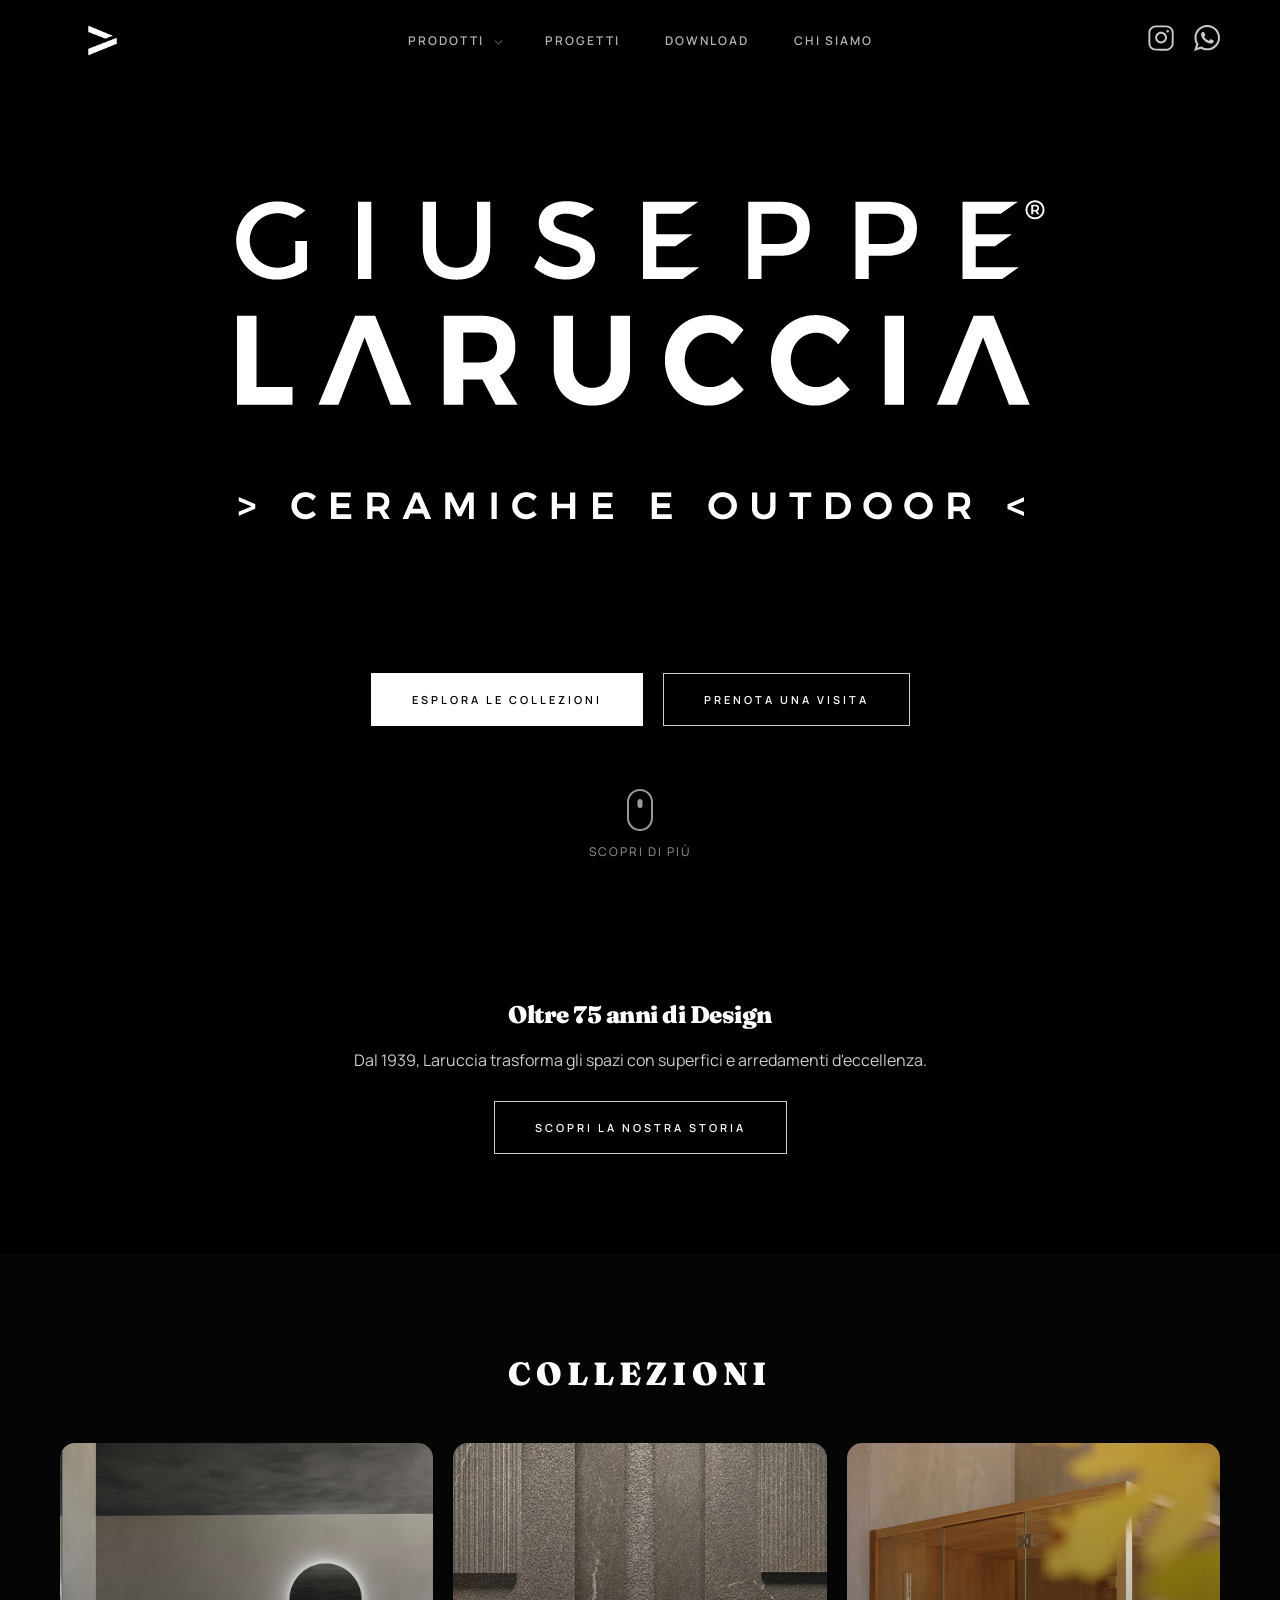
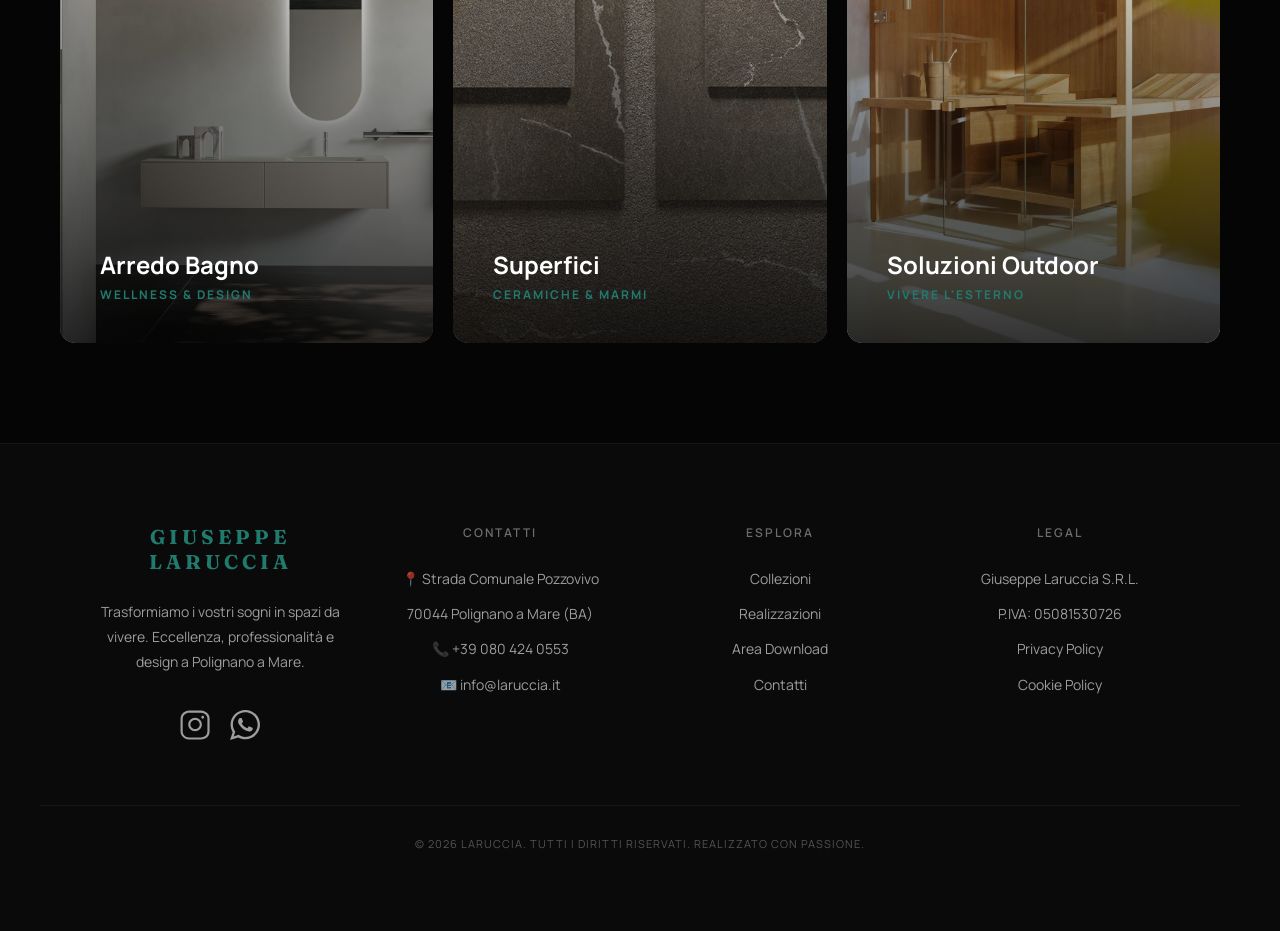
==== commit bda722cc: "modifica bottone" ====
--- a/index.html
+++ b/index.html
@@ -3,6 +3,8 @@
 <head>
   <meta charset="UTF-8">
   <meta name="viewport" content="width=device-width, initial-scale=1.0"> <!-- Aggiunto per mobile -->
+  <meta name="theme-color" content="#000000">
+  <meta name="apple-mobile-web-app-status-bar-style" content="black-translucent">
   <title>Laruccia</title>
 
   <!-- Font -->
@@ -43,7 +45,7 @@
 
         <div class="hero-btns">
           <a href="prodotti.html" class="btn-primary">Esplora le Collezioni</a>
-          <a href="contatti.html" class="btn-secondary">Prenota una Visita</a>
+          <a href="chi-siamo.html" class="btn-secondary">Prenota una Visita</a>
         </div>
       </div>
     </div>
--- a/css/style.css
+++ b/css/style.css
@@ -24,7 +24,7 @@
   -webkit-font-smoothing: antialiased;
   background: #000;
   color: var(--text); /* Usa la variabile invece di #fff */
-  overflow-x: hidden;
+  overflow-x: clip;
 }
 
 .container {
@@ -41,6 +41,25 @@
   letter-spacing: -0.02em;
   text-transform: none; 
 }
+
+body::before {
+    content: "";
+    position: fixed;
+    inset: 0;
+    pointer-events: none;
+    opacity: 0.03;
+    background-image: url('img/noise.png');
+    z-index: 999999;
+}
+
+#navbar {
+    position: fixed;
+    top: 0;
+    width: 100%;
+    height: 80px;
+    z-index: 1000;
+}
+
 
 /* ==========================================
    2. NAVBAR & MENU
@@ -136,7 +155,7 @@
 
 .social-icon:hover img {
   transform: translateY(-3px);
-  filter: brightness(0) invert(1) drop-shadow(0 0 5px var(--active));
+  filter: drop-shadow(0 0 5px var(--active));
   opacity: 1;
 }
 
@@ -241,17 +260,17 @@
 
 /* Link "Scopri tutti" personalizzato */
 .discover-all-gold {
-    margin-top: 20px !important;
+    margin-top: 20px;
     color: var(--accent-gold) !important;
-    font-size: 13px !important;
-    font-weight: 600 !important;
-    letter-spacing: 0.05em !important;
-    opacity: 1 !important;
+    font-size: 13px;
+    font-weight: 600;
+    letter-spacing: 0.05em;
+    opacity: 1;
 }
 
 .discover-all-gold:hover {
-    opacity: 0.8 !important;
-    color: var(--accent-gold) !important;
+    opacity: 0.8;
+    color: var(--accent-gold);
 }
 
 .discover-all-gold span {
@@ -289,16 +308,22 @@
 .mobile-overlay {
   position: fixed;
   inset: 0;
-  background: #000; 
+  width: 100%;
+  height: 100vh; /* Forza l'altezza a tutto schermo */
+  height: 100svh; /* Soluzione ottimale per mobile (evita il bug della barra indirizzi) */
+  background: #000; /* Assicurati che sia nero pieno, non trasparente */
   z-index: 10000;
   display: flex;
   flex-direction: column;
-  justify-content: center; /* Centra il blocco contenuti verticalmente */
-  align-items: flex-end;    /* Allinea tutto il contenuto a DESTRA */
-  padding: 0 5vw;           /* Padding laterale */
+  justify-content: center;
+  align-items: flex-end;
+  padding: 0 5vw;
   
   transform: translateX(100%);
   transition: transform 0.6s cubic-bezier(0.85, 0, 0.15, 1);
+  
+  /* Impedisce che il contenuto "scappi" fuori dai bordi dell'overlay */
+  overflow: hidden; 
 }
 
 .mobile-overlay.active {
@@ -315,14 +340,23 @@
 }
 
 .mobile-links a {
-  font-family: var(--font-titles);
-  font-size: clamp(40px, 12vw, 65px);
+  /* Cambiato da --font-titles a --font-body per coerenza con desktop */
+  font-family: var(--font-body); 
+  
+  /* Adatta la dimensione: desktop usa 12px, 
+     su mobile puoi tenerli un po' più grandi (es. 18px-24px) per la leggibilità */
+  font-size: 20px; 
+  
   color: #fff;
   text-decoration: none;
-  font-weight: 500;
-  line-height: 1.1;
-  letter-spacing: -2px;
-  text-align: right;     /* Allineamento testo */
+  
+  /* Aggiunto stile maiuscolo e spaziatura come su desktop */
+  text-transform: uppercase;
+  letter-spacing: 2px;
+  font-weight: 600;
+  
+  line-height: 1.5;
+  text-align: right;
 }
 
 .mobile-links a:hover {
@@ -450,44 +484,65 @@
 }
 
 /* --- Bottoni (Stile Corretto e Reattivo) --- */
+/* --- NUOVO STILE BOTTONI PREMIUM --- */
+
+/* Base comune per entrambi i tasti */
 .btn-primary, .btn-secondary {
-    padding: 18px 35px;
-    border-radius: 5px;
-    text-decoration: none;
-    font-weight: bold;
-    font-size: 14px;
-    text-transform: uppercase;
-    letter-spacing: 1.5px;
-    /* Cambiato: ora la transizione è secca e veloce solo su trasformazione e colore */
-    transition: transform 0.1s ease, background-color 0.02s ease, color 0.02s ease;
-    display: inline-block;
-}
-
+  display: inline-flex;
+  align-items: center;
+  justify-content: center;
+  padding: 18px 40px;
+  font-family: var(--font-body);
+  font-size: 11px;             /* Testo piccolo = più elegante */
+  font-weight: 600;
+  text-transform: uppercase;
+  letter-spacing: 3px;         /* Spaziatura ampia per il lusso */
+  text-decoration: none;
+  position: relative;
+  transition: all 0.5s cubic-bezier(0.19, 1, 0.22, 1);
+  border: 1px solid rgba(255, 255, 255, 0.8);
+  cursor: pointer;
+  z-index: 1;
+  overflow: hidden;
+}
+
+/* Tasto "Esplora le collezioni" (Pieno che diventa vuoto) */
 .btn-primary {
-    background-color: var(--active);
-    color: #fff;
-    border: 2px solid var(--active);
-}
-
+  background-color: #fff;
+  color: #000;
+}
+
+.btn-primary:hover {
+  background-color: transparent;
+  color: #fff;
+  border-color: #fff;
+}
+
+/* Tasto "Prenota una visita" (Vuoto che si riempie) */
 .btn-secondary {
-    background-color: transparent;
-    border: 2px solid #fff;
-    color: #fff;
-}
-
-/* Hover istantaneo */
+  background-color: transparent;
+  color: #fff;
+}
+
+.btn-secondary:hover {
+  background-color: #fff;
+  color: #000;
+}
+
+/* Effetto di elevazione leggera al passaggio del mouse */
 .btn-primary:hover, .btn-secondary:hover {
-    transform: translateY(-3px);
-}
-
-.btn-primary:hover { 
-    background-color: #fff; 
-    border-color: #fff;
-    color: #000; 
-}
-
-.btn-secondary:hover { 
-    background-color: rgba(255,255,255,0.1); 
+  transform: translateY(-3px);
+  box-shadow: 0 10px 20px rgba(0, 0, 0, 0.2);
+}
+
+/* Variante per Mobile: rendiamoli un po' più grandi per il tocco */
+@media (max-width: 768px) {
+  .btn-primary, .btn-secondary {
+    padding: 15px 30px;
+    width: 100%;       /* Spesso su mobile i bottoni a tutta larghezza funzionano meglio */
+    max-width: 300px;
+    margin: 10px auto;
+  }
 }
 
 /* Animazione di ingresso */
@@ -556,7 +611,7 @@
 
 /* Wrapper delle sezioni */
 .brand-group {
-  padding: 80px 0;
+  padding: 75px 0;
   border-bottom: 1px solid #111;
 }
 
@@ -583,7 +638,7 @@
 .section-subtitle {
     font-family: var(--font-body);
     font-size: clamp(1rem, 2vw, 1.4rem);
-    color: var(--active); 
+    color: var(--accent-gold);; 
     font-weight: 500;
     margin-bottom: 15px;
     opacity: 0.8;
@@ -639,6 +694,27 @@
     }
 }
 
+
+@media (max-width: 768px) {
+    .brand-group {
+        position: relative;
+scroll-margin-top: 150px; /* Spazio per Navbar (80) + Ricerca (~60) */
+        padding-top: 40px !important; /* Questo spinge giù il titolo "Ceramiche" */
+    }
+
+    /* Crea un effetto sfumato ai lati per indicare lo scroll */
+    .brand-group::after {
+        content: "";
+        position: absolute;
+        right: 0;
+        top: 0;
+        bottom: 0;
+        width: 40px;
+        background: linear-gradient(to right, transparent, #000);
+        pointer-events: none; /* Permette di cliccare attraverso la sfumatura */
+        z-index: 2;
+    }
+}
 
 /* ==========================================
    SEZIONI ALLINEATE (FIX PRINCIPALE)
@@ -804,27 +880,23 @@
 
 .logo:hover img {
   transform: scale(1.12);
-    filter: brightness(0) invert(1);
 }
 
 /* ==========================================
     HISTORY SECTION (AUTO-ANIMATED)
 ========================================== */
 
-.history-section, .c-modern-layout {
+.history-section {
     position: relative;
     background: #0a0a0a;
-    /* Riduciamo l'altezza: non più 100vh fissa, ma si adatta al contenuto */
     min-height: 80vh; 
-    /* Aggiungiamo spazio in alto per non toccare la navbar (regola in base alla tua navbar) */
     padding-top: 120px; 
-    padding-bottom: 80px;
+    padding-bottom: 0px;
     overflow: hidden;
+    text-align: center;
 }
 
 .history-sticky {
-    /* Rimuoviamo la posizione sticky se crea problemi di sovrapposizione */
-    position: relative;
     width: 100%;
     max-width: 1200px;
     margin: 0 auto;
@@ -838,16 +910,16 @@
     display: flex;
     justify-content: center;
     align-items: center;
-    margin-bottom: 20px;
+    margin-bottom: 10px;
 }
 
 .history-line {
-    /* Ridimensioniamo leggermente il font per il mobile/desktop */
+    position: relative;
     font-size: clamp(24px, 5vw, 60px); 
+    flex-wrap: wrap; /* Permette al testo di andare a capo su schermi piccoli */
     display: flex;
-    flex-wrap: wrap; /* Permette al testo di andare a capo su schermi piccoli */
     justify-content: center;
-    gap: 15px;
+    gap: 0.1em;
     opacity: 1; /* Lo rendiamo subito visibile */
     transform: none; /* Rimuoviamo il salto iniziale */
 }
@@ -885,6 +957,14 @@
     transition: all 0.1s ease;
     /* Un leggero riflesso verde per far "vibrare" il numero mentre scorre */
     text-shadow: 0 0 15px rgba(32, 123, 110, 0.3);
+    
+}
+
+#year {
+    display: inline-block; /* Assicura che si comporti come un blocco solido */
+    font-variant-numeric: tabular-nums; /* Forza i numeri ad avere larghezza identica */
+    min-width: 4.5ch; /* Riserva spazio fisso per circa 4-5 caratteri */
+    text-align: center;
 }
 
 /* --- CONTENUTO (TESTO + FOTO) --- */
@@ -892,10 +972,11 @@
     /* Usiamo una griglia per gestire meglio testo e immagine */
     display: grid;
     grid-template-columns: 1.2fr 0.8fr;
-    gap: 60px;
+    gap: 120px;
     align-items: center;
     padding: 0 20px;
 }
+
 
 /* TESTO (PHASE 2) */
 .history-text-wrapper {
@@ -908,17 +989,24 @@
 .history-description {
     font-family: var(--font-body);
     font-weight: 300;
-    font-size: 1.1rem;
-    line-height: 1.9; /* Leggermente aumentato */
+    font-size: 1.35rem;
+    line-height: 1.7; /* Leggermente aumentato */
     color: rgba(255, 255, 255, 0.7); /* Grigio chiaro invece di bianco puro */
     margin-bottom: 30px;
     max-width: 90%; /* Evita che le righe siano troppo larghe e difficili da leggere */
 }
+
 
 /* Evidenzia i brand leader */
 .history-description strong {
     color: var(--accent-gold);
     font-weight: 500;
+}
+
+.showroom-title {
+    color: #fff;
+    text-shadow: none;
+    font-weight: 700;
 }
 
 /* Attivazione Fase 2: Appare il testo */
@@ -934,6 +1022,21 @@
     transition: opacity 1.5s cubic-bezier(0.16, 1, 0.3, 1), 
                 transform 1.5s cubic-bezier(0.16, 1, 0.3, 1);
     will-change: opacity, transform;
+    border-radius: 28px;
+    overflow: hidden;
+    position: relative;
+}
+
+.history-visual::after {
+    content: "";
+    position: absolute;
+    inset: 0;
+    background:
+      linear-gradient(
+        to top,
+        rgba(0,0,0,0.35),
+        rgba(0,0,0,0)
+      );
 }
 
 .history-image {
@@ -943,6 +1046,7 @@
     display: block;
 }
 
+
 /* Attivazione Fase 3: L'immagine si stabilizza */
 /* Fase 3: L'immagine appare e torna alla scala normale (1) */
 .phase-3 .history-visual {
@@ -955,166 +1059,173 @@
     .history-content {
         flex-direction: column;
         text-align: center;
-        gap: 40px;
+        gap: 20px;
+        grid-template-columns: 1fr; /* Testo sopra, immagine sotto */
+        display: flex;
+    }
+
+    .history-section {
+        min-height: auto; /* Rimuove i 250vh che causano lo scroll vuoto */
+        height: auto;
+        padding: 40px 0; /* Spazio controllato sopra e sotto */
     }
     
     .history-visual {
         width: 100%;
-        height: 40vh;
+        max-width: 500px;
+        height: auto;
+        max-height: 300px; /* Opzionale: limita l'altezza dell'immagine */
         order: -1; /* Immagine sopra il testo su mobile */
+        margin: 0 auto 10px auto;
+        margin-bottom: 0; /* Rimuove margini extra sotto l'immagine */
+
     }
     
-    .history-sticky {
+   .history-sticky {
         height: auto;
-        padding: 100px 20px;
-    }
-}
-
-/* --- RESPONSIVE --- */
-/* Responsive per Tablet e Mobile */
-@media (max-width: 992px) {
-    .history-content {
-        grid-template-columns: 1fr; /* Testo sopra, immagine sotto */
+        position: relative; /* Evita conflitti con lo sticky */
+        top: 0;
+        padding: 40px !important; /* Sovrascrive i 100px che avevi */
+        display: block; /* Rimuove il centramento verticale del flex */
+    }
+
+    .history-top {
+        height: auto;
+        margin-bottom: 40px; /* Spazio tra "2026" e l'immagine */
+    }
+
+
+    .history-description {
+        padding: 0 20px; /* Evita che il testo tocchi i bordi */
+        font-size: 1.1rem; /* Opzionale: riduci leggermente per mobile */
         text-align: center;
-    }
-    
-    .history-visual {
-        max-width: 500px;
-        margin: 0 auto;
-    }
-}
+        margin-left: auto;
+        margin-right: auto;
+    }
+}
+
 
 /* ==========================================
-   6. CONTATTI INTEGRATI (COERENZA CHI-SIAMO)
+   6. CONTATTI
 ========================================== */
 
-/* Il contenitore principale deve avere lo stesso sfondo della storia */
-.c-modern-layout {
-    background: #0a0a0a; 
-    padding: 100px 0; /* Padding verticale standard per dare respiro */
-    overflow-x: hidden;
-}
-
-/* Allineamento della riga */
-.c-modern-layout .row {
-    margin: 0;
-    align-items: center;
-}
-
-/* COLONNA SINISTRA: Testo (Sincronizzata con History) */
-.c-modern-info {
-    /* Usiamo lo stesso padding-left della history-section per coerenza visiva */
-    padding-left: clamp(20px, 5vw, 60px) !important; 
-    padding-right: 40px;
+.social-buttons {
     display: flex;
-    flex-direction: column;
     justify-content: center;
-}
-
-.info-content-wrapper {
-    max-width: 550px; /* Stessa larghezza dei paragrafi della storia */
-}
-
-/* Stili Testuali Uniformati */
-.c-label {
-    color: var(--active);
+    gap: 40px;
+    margin-top: 40px;
+    flex-wrap: wrap;
+}
+
+/* Pulsanti adattati al fondo colorato */
+.c-btn {
+    position: relative;
+    color: rgba(255,255,255,0.85);
+    text-decoration: none;
     text-transform: uppercase;
-    letter-spacing: 3px;
-    font-size: 13px;
-    font-weight: 700;
-    margin-bottom: 15px;
-    display: block;
-}
-
-.c-title {
-    font-family: var(--font-titles); /* Fraunces */
-    font-size: clamp(2.5rem, 5vw, 3.8rem); /* Come i titoli delle sezioni prodotti[cite: 9] */
-    color: #fff;
-    line-height: 1.1;
-    margin-bottom: 25px;
-}
-
-.c-description {
-    font-family: var(--font-body); /* Manrope[cite: 9] */
-    font-size: 1.1rem;
-    line-height: 1.8;
-    color: rgba(255, 255, 255, 0.7); /* Grigio chiaro come la storia */
-    margin-bottom: 35px;
-}
-
-/* COLONNA DESTRA: Mappa */
-.c-modern-map-container {
-    display: flex;
-    justify-content: flex-end; 
-    padding-right: clamp(20px, 5vw, 60px) !important;
-    padding-left: 20px !important;
-}
-
+    letter-spacing: 0.18em;
+    font-size: 0.82rem;
+    font-weight: 600;
+    padding-bottom: 10px;
+    transition: color 0.4s ease;
+}
+
+.c-btn::after {
+    content: "";
+    position: absolute;
+    left: 0;
+    bottom: 0;
+    width: 0;
+    height: 1px;
+    background: var(--accent-gold);
+    transition: width 0.45s cubic-bezier(0.16,1,0.3,1);
+}
+
+
+.c-btn:hover {
+    color: var(--accent-gold);
+}
+
+.c-btn:hover::after {
+    width: 100%;
+}
+
+/* Mappa: Rimuoviamo i filtri dark per farla risaltare sul turchese */
 .c-modern-map-wrapper {
+    width: 78%;
+    max-width: 900px;
+    aspect-ratio: 16 / 9; /* Mantiene la mappa proporzionata */
+    min-height: 620px;
+
+    height: 70vh;
+
+    border-radius: 32px;
+    overflow: hidden;
+
     position: relative;
-    width: 100%;
-    max-width: 650px; 
-    height: 500px; /* Altezza leggermente ridotta per eleganza */
-    border-radius: 30px; 
-    overflow: hidden;
-    border: 1px solid rgba(255, 255, 255, 0.1);
-    box-shadow: 0 30px 60px rgba(0,0,0,0.5);
-}
-
-/* Stile Titolo Contatti (Eredita dalla Storia) */
-.contact-header-style {
-    text-align: center;
-    margin-bottom: 60px; /* Spazio tra il titolo e il blocco mappa/info */
-}
-
-.contact-header-style .history-line {
-    justify-content: center;
-    font-size: clamp(35px, 6vw, 70px); /* Leggermente più grande per impatto Hero */
-}
-
-/* Fix Pulsanti Contatti */
-.c-actions {
-    display: flex;
-    gap: 15px;
-    margin-top: 20px;
-}
-
-.c-btn {
-    padding: 15px 30px;
-    border-radius: 5px;
-    text-decoration: none;
-    font-weight: 700;
-    font-size: 13px;
-    text-transform: uppercase;
-    letter-spacing: 1px;
-    transition: all 0.3s ease;
-    border: 2px solid var(--active);
-}
-
-.c-btn.wa {
-    background: var(--active);
-    color: #fff;
-}
-
-.c-btn.mail {
-    background: transparent;
-    color: #fff;
-    border-color: rgba(255,255,255,0.2);
-}
-
-.c-btn:hover {
-    transform: translateY(-3px);
-    background: #fff;
-    color: #000;
-    border-color: #fff;
+
+    border: 1px solid rgba(255,255,255,0.08);
+
+    background: rgba(255,255,255,0.03);
+
+    backdrop-filter: blur(20px);
+
+    box-shadow:
+      0 40px 80px rgba(0,0,0,0.45);
+
+    transition: transform 1.2s ease;
+    pointer-events: auto; /* Assicurati che sia auto */
+}
+
+
+.c-modern-map-wrapper::after {
+    content: "";
+
+    position: absolute;
+    inset: 0;
+
+    background:
+      linear-gradient(
+        to top,
+        rgba(0,0,0,0.45),
+        rgba(0,0,0,0.05)
+      );
+
+    pointer-events: none;
 }
 
 /* Allineamento Mappa per continuità visiva */
 .c-modern-map-wrapper iframe {
     width: 100%;
     height: 100%;
-    border: 0;
+    border: none;
     filter: grayscale(1) invert(0.9) contrast(1.2); /* Effetto Dark Map coerente */
+}
+
+.c-modern-map-container-centered {
+    display: flex;
+    justify-content: center;
+    align-items: center;
+    width: 100%;
+    margin: 50px auto; /* Spazio sopra e sotto la mappa */
+}
+
+.c-modern-map-container-centered::before {
+    content: "";
+
+    position: absolute;
+
+    width: 500px;
+    height: 500px;
+
+    background:
+      rgba(32,123,110,0.18);
+
+    filter: blur(120px);
+
+    border-radius: 50%;
+
+    z-index: 0;
 }
 
 /* RESPONSIVE FIX */
@@ -1129,51 +1240,15 @@
         margin-bottom: 40px;
     }
     
-    .c-modern-info {
-        text-align: center;
-        padding-right: 20px !important;
-    }
     
     .c-actions { justify-content: center; }
-}
-
-/* BARRA FILTRI */
-.product-filter-bar {
-  position: sticky;
-  top: var(--navbar-height);
-  background: rgba(0, 0, 0, 0.8);
-  backdrop-filter: blur(10px);
-  z-index: 99;
-  border-bottom: 1px solid rgba(255,255,255,0.1);
-  padding: 15px 0;
-}
-
-.filter-container {
-  display: flex;
-  overflow-x: auto;
-  gap: 30px;
-  padding: 0 40px;
-  scrollbar-width: none; /* Nasconde scrollbar */
-}
-
-.filter-container a {
-  color: #888;
-  text-decoration: none;
-  font-size: 0.9rem;
-  text-transform: uppercase;
-  letter-spacing: 1px;
-  white-space: nowrap;
-  transition: color 0.3s;
-}
-
-.filter-container a:hover { color: var(--active); }
-
-#year {
-    display: inline-block; /* Assicura che si comporti come un blocco solido */
-    font-variant-numeric: tabular-nums; /* Forza i numeri ad avere larghezza identica */
-    min-width: 4.5ch; /* Riserva spazio fisso per circa 4-5 caratteri */
-    text-align: center;
-}
+
+    .c-modern-map-wrapper {
+        height: 300px;
+        max-width: 100%;
+    }
+}
+
 
 /* CAROSELLO APPLE STYLE - STIAMO CAPENDO COSA CANCELLARE*/
 
@@ -1228,13 +1303,12 @@
 
 /* NAVBAR PRODOTTI */
 .product-nav {
-  position: sticky;
-  top: 80px; /* Regola in base alla tua navbar */
-  background: rgba(0,0,0,0.9);
-  backdrop-filter: blur(15px);
-  z-index: 100;
-  padding: 15px 0;
-  border-bottom: 1px solid rgba(255,255,255,0.05);
+    position: -webkit-sticky;
+    position: relative;
+    top: 80px; /* Altezza della navbar */
+    z-index: 10;
+    background: #000;
+    padding: 10px 0;
 }
 
 .product-nav-container {
@@ -1257,6 +1331,68 @@
 }
 
 .product-nav a:hover, .product-nav a.active { color: #fff; }
+
+@media (max-width: 768px) {
+    .products-grid {
+        /* Crea colonne da almeno 140px che si adattano allo schermo */
+        grid-template-columns: repeat(auto-fit, minmax(140px, 1fr)); 
+        gap: 15px; /* Spazio ridotto tra i prodotti */
+        padding: 0 15px;
+    }
+
+    .product-item img {
+        height: 200px; /* Riduce l'altezza delle immagini su mobile */
+    }
+
+    .products-header {
+        height: 40vh; /* Ridotto dal 60vh originale */
+        padding: 20px;
+    }
+
+    .products-header h1 {
+        font-size: 2.2rem; /* Titolo più leggibile */
+    }
+
+    .filter-container {
+        display: flex;
+        overflow-x: auto; /* Permette lo swipe laterale dei filtri */
+        white-space: nowrap;
+        padding: 10px 15px;
+        -webkit-overflow-scrolling: touch;
+        gap: 10px;
+        justify-content: flex-start; /* Allinea a sinistra per lo scroll */
+    }
+
+    .filter-btn {
+        padding: 8px 20px;
+        font-size: 0.9rem;
+        flex: 0 0 auto; /* Impedisce ai bottoni di restringersi */
+    }
+
+.product-nav {
+display: none !important;
+    }
+
+    .product-nav-container {
+        display: flex;
+        overflow-x: auto;
+        white-space: nowrap;
+        padding-bottom: 10px;
+        -webkit-overflow-scrolling: touch;
+        gap: 20px;
+        justify-content: flex-start; /* Allinea a sinistra per lo scroll */
+    }
+
+    /* Nascondi la barra di scorrimento brutta su alcuni browser */
+    .product-nav-container::-webkit-scrollbar {
+        display: none;
+    }
+
+    .product-nav a {
+        font-size: 13px;
+        flex: 0 0 auto; /* Impedisce ai link di restringersi */
+    }
+}
 
 
 /* ==========================================
@@ -1299,6 +1435,7 @@
     will-change: transform;
     flex-shrink: 0; /* evita micro-compressioni */
     transform: translateY(0);
+     border: 1px solid rgba(255,255,255,0.06);
 }
 
 .brand-card-mini::after {
@@ -1325,7 +1462,13 @@
 .brand-card-overlay {
     position: absolute;
     inset: 0;
-    background: linear-gradient(to top, rgba(0,0,0,0.9) 0%, transparent 60%);
+    background:
+      linear-gradient(
+        to top,
+        rgba(0,0,0,0.92) 10%,
+        rgba(0,0,0,0.1) 60%,
+        transparent
+      );
     display: flex;
     align-items: flex-end;
     padding: 25px;
@@ -1391,17 +1534,36 @@
 
 
 
-/* Nasconde frecce su mobile per pulizia */
 @media (max-width: 768px) {
-  .scroll-arrow { display: none; }
-}
-
-/* Classe per nascondere le frecce quando non c'è più spazio per scorrere */
-.scroll-arrow.is-hidden {
-    opacity: 0 !important;
-    visibility: hidden !important;
-    pointer-events: none !important;
-}
+    /* Nasconde le frecce e i pallini di navigazione */
+    .scroll-arrow, 
+    .slider-dots { 
+        display: none !important; 
+    }
+
+    /* Rende lo scorrimento fluido e naturale col pollice */
+    .brand-figurine-track {
+        display: flex;
+        overflow-x: auto;
+        scroll-snap-type: x mandatory; /* "Aggancia" le card allo scorrimento */
+        -webkit-overflow-scrolling: touch; /* Scroll fluido su iOS */
+        gap: 15px;
+        padding: 0 20px 20px 20px; /* Spazio sotto e ai lati */
+    }
+
+    .brand-card-mini {
+        flex: 0 0 70%; /* Mostra una card e un pezzetto della successiva */
+        scroll-snap-align: center; /* Centra la card quando l'utente smette di scorrere */
+    }
+    
+    .group-header h2.section-title {
+        font-size: 2.2rem; /* Ridimensiona i titoli giganti */
+        margin-top: 60px;
+        margin-bottom: 20px;
+    }
+    
+}
+
 /* ==========================================
    FRECCE CAROSELLO - FIX STRUTTURALE FINALE
 ========================================== */
@@ -1492,12 +1654,32 @@
 
 /* Container della sezione ricerca */
 .search-section {
-  padding: 30px 0;
-  background: #000;
-  position: sticky;
-  top: 130px; /* Regola in base all'altezza della tua navbar */
-  z-index: 90;
-}
+        position: -webkit-sticky;
+        position: relative;
+        top: 80px; /* Si incolla direttamente alla navbar principale */
+        z-index: 998;
+        padding: 15px 0;
+        margin-top: 0;
+    }
+
+    .search-section input {
+        background: rgba(255, 255, 255, 0.05);
+        border: 1px solid rgba(255, 255, 255, 0.1);
+        color: white;
+        border-radius: 8px; /* Arrotondata come uno smartphone moderno */
+        padding: 10px 15px;
+        transition: var(--transition);
+    }
+    
+    .search-section input:focus {
+        background: rgba(255, 255, 255, 0.1);
+        border-color: var(--active); /* Usa il tuo colore verde #207b6e */
+        outline: none;
+    }
+
+    .search-container {
+        padding: 0 20px;
+    }
 
 .search-wrapper {
   position: relative;
@@ -1538,6 +1720,37 @@
   border-color: rgba(255, 255, 255, 0.3);
 }
 
+@media (max-width: 992px) {
+.search-section {
+        position: sticky;
+        top: calc(80px + env(safe-area-inset-top)); 
+        z-index: 998;
+        
+        /* EFFETTO VETRO (Glassmorphism) */
+        background: transparent !important;
+        border: none !important;
+        
+        /* Reset degli angoli e ombre */
+        border-radius: 0; 
+        box-shadow: none;
+        
+        /* Testo e icone */
+        color: white;
+        padding: 10px 0; /* Ridotto il padding laterale */
+        font-size: 16px;
+        width: 100%;
+        transition: border-color 0.3s ease;
+    }
+
+    .search-wrapper {
+        width: 100%;
+        height: 50px; /* Più alta per facilitare il touch */
+    }
+
+    #brandSearch {
+        font-size: 16px; /* Evita lo zoom automatico su iOS */
+    }
+}
 
 
 /* Stili specifici per il Template Brand */
@@ -1804,7 +2017,7 @@
     }
 }
 
-@media (max-width: 700px) {
+@media (max-width: 768px) {
     .footer-container {
         grid-template-columns: 1fr; /* Una colonna su mobile */
         text-align: center;
@@ -1812,4 +2025,18 @@
     .footer-social {
         justify-content: center; /* Centra icone su mobile */
     }
-}+
+    footer {
+        padding: 40px 20px;
+        text-align: center;
+    }
+
+    .footer-content {
+        flex-direction: column;
+        gap: 30px;
+    }
+
+    .footer-section {
+        width: 100%;
+    }
+} 
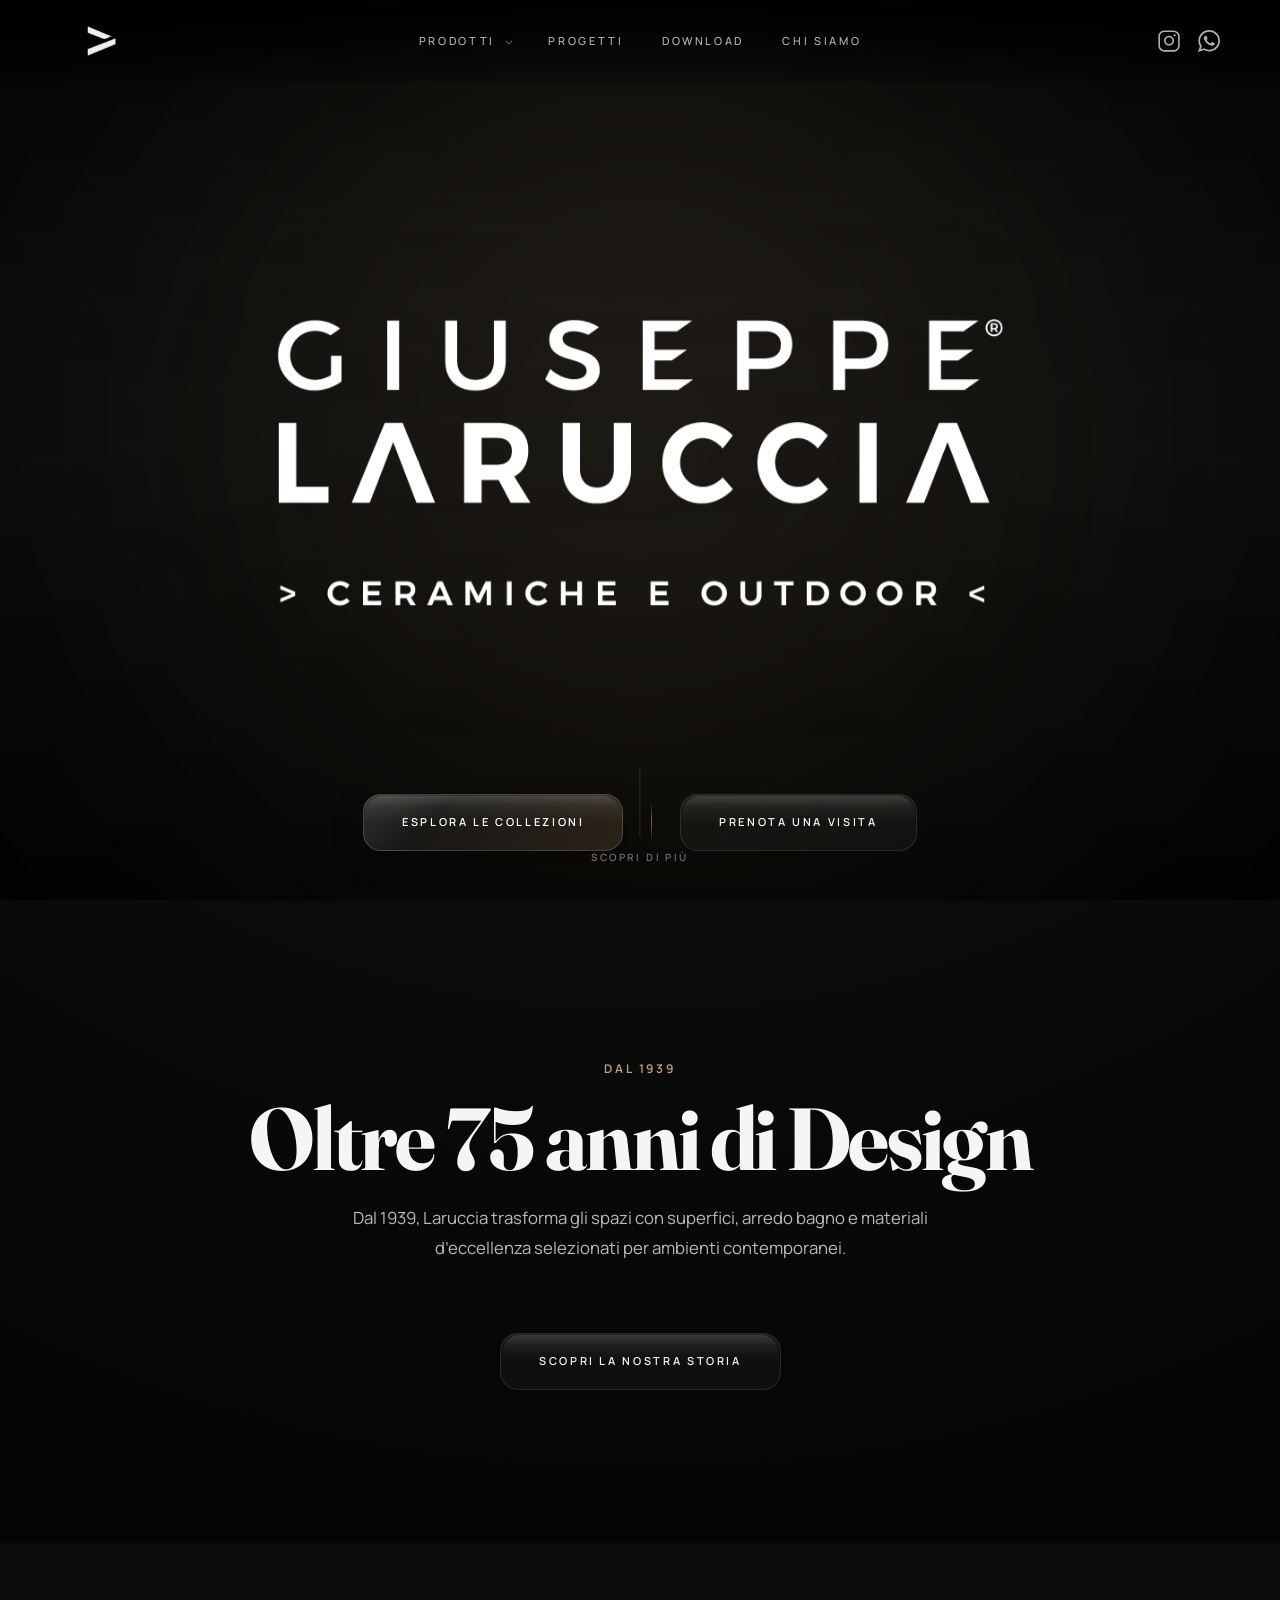
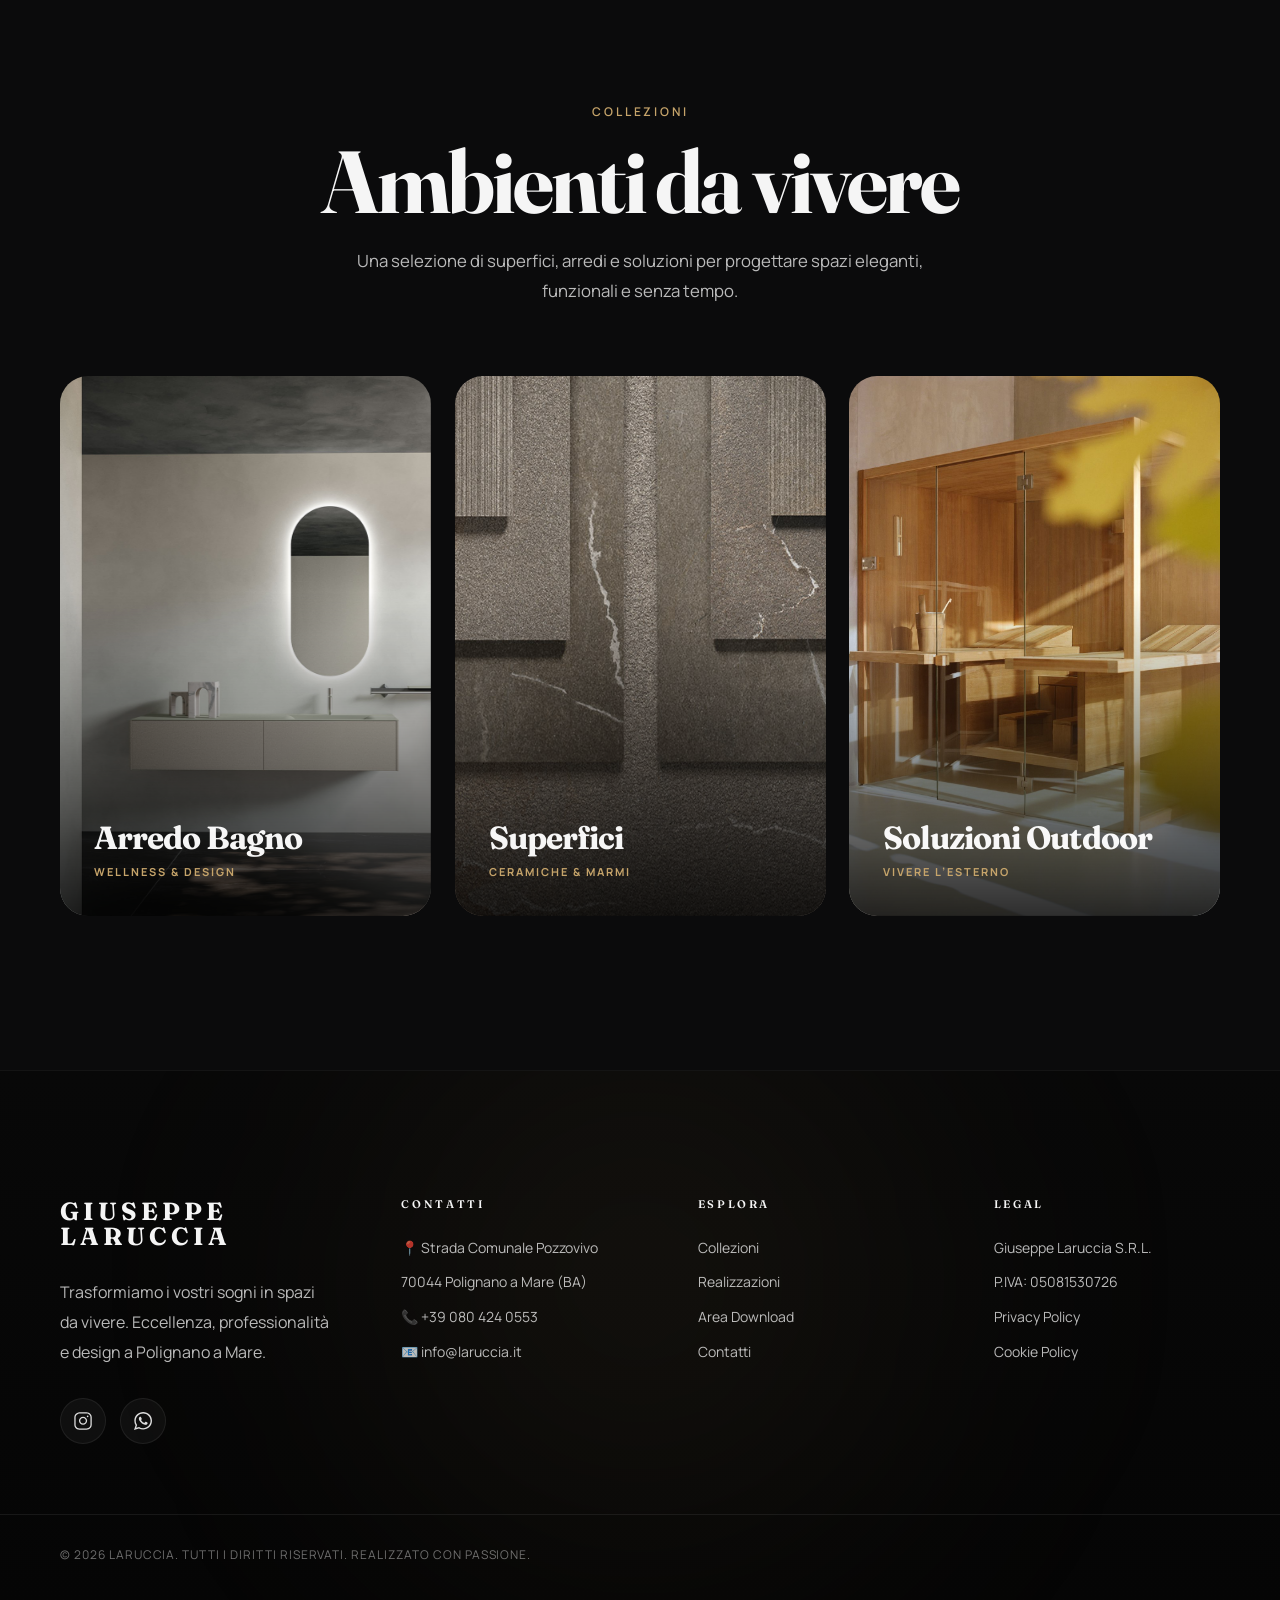
==== commit 46b10041: "restyling" ====
--- a/index.html
+++ b/index.html
@@ -2,118 +2,139 @@
 <html lang="it">
 <head>
   <meta charset="UTF-8">
-  <meta name="viewport" content="width=device-width, initial-scale=1.0"> <!-- Aggiunto per mobile -->
+  <meta name="viewport" content="width=device-width, initial-scale=1.0">
   <meta name="theme-color" content="#000000">
   <meta name="apple-mobile-web-app-status-bar-style" content="black-translucent">
+
   <title>Laruccia</title>
 
-  <!-- Font -->
-<link href="https://fonts.googleapis.com/css2?family=Fraunces:wght@300;600&family=Manrope:wght@300;500&display=swap" rel="stylesheet">
-  <!-- CSS (Percorso corretto senza / iniziale) -->
+  <link href="https://fonts.googleapis.com/css2?family=Fraunces:wght@300;600&family=Manrope:wght@300;500&display=swap" rel="stylesheet">
   <link rel="stylesheet" href="css/style.css">
-
-  <!-- JS (INDISPENSABILE per caricare la navbar) -->
-  <script src="script.js" defer></script>
 </head>
 
 <body class="home">
 
-  <!-- NAVBAR -->
   <div id="navbar"></div>
 
-  <!-- HERO (FULL WIDTH - CORRETTA COSÌ) -->
-  <section class="hero">
-    
-<div class="hero-video-container">
-<video 
-    autoplay 
-    muted 
-    loop 
-    playsinline 
-    preload="auto" 
-    class="hero-video"> <!-- Rimosso l'attributo poster -->
-    <source src="img/video/videohero.mp4" type="video/mp4">
-</video>
-  <div class="hero-overlay"></div>
-</div>
+  <main>
 
-    <div class="hero-content-wrapper">
-      <div class="hero-content">
-        <h1 class="hero-logo">
-          <img src="img/logo-bianco.png" alt="Laruccia">
-        </h1>
+    <!-- HERO -->
+    <section class="hero">
 
-        <div class="hero-btns">
-          <a href="prodotti.html" class="btn-primary">Esplora le Collezioni</a>
-          <a href="chi-siamo.html" class="btn-secondary">Prenota una Visita</a>
+      <div class="hero-video-container">
+        <video
+          autoplay
+          muted
+          loop
+          playsinline
+          preload="auto"
+          class="hero-video">
+          <source src="img/video/videohero.mp4" type="video/mp4">
+        </video>
+
+        <div class="hero-overlay"></div>
+      </div>
+
+      <div class="hero-content-wrapper">
+        <div class="hero-content">
+
+          <h1 class="hero-logo fade-up">
+            <img src="img/logo-bianco.png" alt="Laruccia">
+          </h1>
+
+          <div class="hero-btns fade-up stagger-1">
+            <a href="prodotti.html" class="btn-primary">Esplora le Collezioni</a>
+            <a href="chi-siamo.html" class="btn-secondary">Prenota una Visita</a>
+          </div>
+
         </div>
       </div>
-    </div>
 
-    <div class="scroll-indicator">
-      <div class="mouse"></div>
-      <span>Scopri di più</span>
-    </div>
-
-  </section>
-
-<!-- INTRO VELOCE IN HOME -->
-<section class="home-intro" style="padding: 100px 0; text-align: center; background: #000;">
-  <div class="container">
-    <h2 style="font-family: var(--font-titles); margin-bottom: 20px;">Oltre 75 anni di Design</h2>
-    <p style="max-width: 700px; margin: 0 auto 30px; opacity: 0.8;">
-      Dal 1939, Laruccia trasforma gli spazi con superfici e arredamenti d'eccellenza.
-    </p>
-    <a href="chi-siamo.html" class="btn-secondary">Scopri la nostra storia</a>
-  </div>
-</section>
-
-  <!-- CATEGORIE -->
-  <section class="home-categories">
-    
-    <!-- CONTAINER AGGIUNTO -->
-    <div class="container">
-
-      <div class="cat-header">
-        <h2>Collezioni</h2>
+      <div class="scroll-indicator">
+        <div class="scroll-line"></div>
+        <span>Scopri di più</span>
       </div>
 
-      <div class="cat-grid">
+    </section>
 
-        <div class="cat-card">
-          <img src="img/cerasa.jpg" alt="Arredo Bagno">
-          <div class="cat-overlay">
-            <h3>Arredo Bagno</h3>
-            <p>Wellness & Design</p>
-          </div>
-        </div>
 
-        <div class="cat-card">
-          <img src="img/kronos.jpg" alt="Superfici">
-          <div class="cat-overlay">
-            <h3>Superfici</h3>
-            <p>Ceramiche & Marmi</p>
-          </div>
-        </div>
+    <!-- INTRO -->
+    <section class="home-intro section-lg">
+      <div class="container">
 
-        <div class="cat-card">
-          <img src="img/effegibi.jpg" alt="Outdoor">
-          <div class="cat-overlay">
-            <h3>Soluzioni Outdoor</h3>
-            <p>Vivere l'esterno</p>
-          </div>
+        <header class="section-header home-intro-header">
+          <span class="section-label fade-up">Dal 1939</span>
+
+          <h2 class="section-title fade-up stagger-1">
+            Oltre 75 anni di Design
+          </h2>
+
+          <p class="section-description fade-up stagger-2">
+            Dal 1939, Laruccia trasforma gli spazi con superfici, arredo bagno e materiali d’eccellenza selezionati per ambienti contemporanei.
+          </p>
+        </header>
+
+        <div class="home-intro-action fade-up stagger-3">
+          <a href="chi-siamo.html" class="btn-secondary">
+            Scopri la nostra storia
+          </a>
         </div>
 
       </div>
+    </section>
 
-    </div>
 
-  </section>
+    <!-- CATEGORIE -->
+    <section class="home-categories section-lg">
+      <div class="container">
 
-  <!-- FOOTER -->
+        <header class="section-header home-categories-header">
+          <span class="section-label fade-up">Collezioni</span>
+
+          <h2 class="section-title fade-up stagger-1">
+            Ambienti da vivere
+          </h2>
+
+          <p class="section-description fade-up stagger-2">
+            Una selezione di superfici, arredi e soluzioni per progettare spazi eleganti, funzionali e senza tempo.
+          </p>
+        </header>
+
+        <div class="cat-grid">
+
+          <a href="prodotti.html#arredobagno" class="cat-card fade-up">
+            <img src="img/cerasa.jpg" alt="Arredo Bagno" loading="lazy">
+            <div class="cat-overlay">
+              <h3>Arredo Bagno</h3>
+              <p>Wellness & Design</p>
+            </div>
+          </a>
+
+          <a href="prodotti.html#ceramiche" class="cat-card fade-up stagger-1">
+            <img src="img/kronos.jpg" alt="Superfici" loading="lazy">
+            <div class="cat-overlay">
+              <h3>Superfici</h3>
+              <p>Ceramiche & Marmi</p>
+            </div>
+          </a>
+
+          <a href="prodotti.html#wellness" class="cat-card fade-up stagger-2">
+            <img src="img/effegibi.jpg" alt="Outdoor" loading="lazy">
+            <div class="cat-overlay">
+              <h3>Soluzioni Outdoor</h3>
+              <p>Vivere l’esterno</p>
+            </div>
+          </a>
+
+        </div>
+
+      </div>
+    </section>
+
+  </main>
+
   <div id="footer-placeholder"></div>
 
-  <!-- JS -->
   <script src="js/script.js"></script>
 
 </body>
--- a/css/style.css
+++ b/css/style.css
@@ -1,2042 +1,11 @@
-/* ==========================================
-   1. RESET & VARIABILI (OTTIMIZZATO)
-========================================== */
-:root {
-  --navbar-height: 80px;
-  --active: #207b6e;
-  --text: #fff;
-  --transition: 0.3s ease;
-  --font-titles: 'Fraunces', serif;
-  --font-body: 'Manrope', sans-serif;
-  --accent-gold: #b58e58;
-}
-
-* {
-  margin: 0;
-  padding: 0;
-  box-sizing: border-box; /* Copre già tutto, container incluso */
-}
-
-html, body {
-  width: 100%;
-  min-height: 100%;
-  font-family: var(--font-body);
-  -webkit-font-smoothing: antialiased;
-  background: #000;
-  color: var(--text); /* Usa la variabile invece di #fff */
-  overflow-x: clip;
-}
-
-.container {
-  max-width: 1400px;
-  margin: 0 auto;
-  padding-left: clamp(20px, 5vw, 60px);
-  padding-right: clamp(20px, 5vw, 60px);
-  /* Rimosso box-sizing e color: #fff perché ereditati */
-}
-
-h1, h2, .history-line, .footer-logo {
-  font-family: var(--font-titles);
-  font-weight: 900;
-  letter-spacing: -0.02em;
-  text-transform: none; 
-}
-
-body::before {
-    content: "";
-    position: fixed;
-    inset: 0;
-    pointer-events: none;
-    opacity: 0.03;
-    background-image: url('img/noise.png');
-    z-index: 999999;
-}
-
-#navbar {
-    position: fixed;
-    top: 0;
-    width: 100%;
-    height: 80px;
-    z-index: 1000;
-}
-
-
-/* ==========================================
-   2. NAVBAR & MENU
-========================================== */
-
-.navbar {
-  position: fixed;
-  top: 0;
-  left: 0;
-  width: 100%;
-  height: var(--navbar-height);
-  z-index: 9999;
-  display: flex;
-  justify-content: center;
-  align-items: center;
-  background: transparent;
-  transition: background 0.5s ease, backdrop-filter 0.5s ease;
-  isolation: isolate; 
-}
-
-/* SFUMATURA NAVBAR*/
-.navbar-overlay {
-  position: absolute;
-  inset: 0;
-  z-index: -1;
-  background: linear-gradient(to bottom, rgba(0,0,0,0.8) 0%, rgba(0,0,0,0) 100%);
-  opacity: 1;
-  transition: opacity 0.5s ease;
-}
-
-.menu {
-  display: grid;
-  grid-template-columns: 180px 1fr 180px;
-  align-items: center;
-  width: 100%;
-  max-width: 1400px;
-  padding: 0 clamp(20px, 5vw, 60px);
-  margin: 0 auto;
-  position: relative;
-  z-index: 1;
-}
-
-.menu-links {
-  justify-self: center;
-  display: flex;
-  gap: 45px;
-  align-items: center;
-}
-
-.menu-links a,
-.dropdown-toggle {
-    position: relative;
-    font-family: var(--font-body); 
-    color: rgba(255, 255, 255, 0.7); 
-    text-decoration: none;
-    font-size: 12px;
-    text-transform: uppercase;
-    letter-spacing: 2px;
-    font-weight: 600;
-    transition: color 0.3s ease, opacity 0.3s ease;
-    display: flex;
-    align-items: center;
-    padding: 5px 0;
-    cursor: pointer;
-}
-
-.menu-links a:hover,
-.dropdown-toggle:hover {
-    color: #ffffff !important;
-    opacity: 1;
-}
-
-.menu-links a::after,
-.dropdown-toggle::after {
-    display: none;
-    content: none;
-}
-
-.social-icons {
-  justify-self: end;
-  display: flex;
-  gap: 20px;
-  align-items: center;
-}
-
-.social-icon img {
-  width: 26px;
-  height: 26px;
-  filter: brightness(0) invert(1);
-  transition: all 0.4s ease;
-  opacity: 0.8;
-}
-
-.social-icon:hover img {
-  transform: translateY(-3px);
-  filter: drop-shadow(0 0 5px var(--active));
-  opacity: 1;
-}
-
-/* ==========================================
-   3. DROPDOWNS & MEGA MENU
-========================================== */
-
-.mega-menu {
-    position: absolute;
-    top: 100%;
-    left: 50%;
-    transform: translateX(-50%) translateY(15px);
-    width: 95vw;
-    max-width: 1200px;
-    padding: 0;
-    overflow: hidden;
-    background: rgba(20, 20, 20, 0.6);
-    backdrop-filter: blur(25px) saturate(180%);
-    -webkit-backdrop-filter: blur(25px) saturate(180%);
-    border: 1px solid rgba(255, 255, 255, 0.12);
-    border-radius: 18px;
-    opacity: 0;
-    visibility: hidden;
-    transition: all 0.4s cubic-bezier(0.4, 0, 0.2, 1);
-    box-shadow: 0 30px 60px rgba(0, 0, 0, 0.4);
-}
-
-/* Unificato l'hover in un unico blocco */
-.mega-dropdown:hover .mega-menu {
-    opacity: 1;
-    visibility: visible;
-    transform: translateX(-50%) translateY(0);
-}
-
-.mega-grid-wrapper {
-    display: grid;
-    grid-template-columns: repeat(4, 1fr);
-    gap: 50px;
-    padding: 30px 35px;
-}
-
-.mega-column {
-    /* Rimosso flex-direction inutile su block */
-    display: block; 
-    text-align: left;
-    transition: transform 0.3s ease, opacity 0.3s ease;
-}
-
-/* Applichiamo l'animazione solo quando il padre è in hover per un effetto Apple reale */
-.mega-dropdown:hover .mega-column {
-    animation: fadeInMenu 0.5s ease forwards;
-}
-
-.mega-column h4 {
-    font-size: 13px;
-    letter-spacing: 0.15em;
-    color: rgba(255, 255, 255, 0.4);
-    text-transform: uppercase;
-    font-weight: 700;
-    border-bottom: 1px solid rgba(255, 255, 255, 0.1); 
-    padding-bottom: 12px;
-    margin-bottom: 20px;
-    display: block;
-}
-
-/* Pulizia link mega menu */
-.mega-column a {
-    font-size: 14px;
-    font-weight: 500;
-    padding: 6px 0;
-    color: #fff;
-    text-decoration: none;
-    transition: all 0.3s ease;
-    display: block;
-    opacity: 0.8;
-}
-
-.mega-column a:hover {
-    opacity: 1;
-    transform: translateX(8px);
-    color: var(--accent-gold);
-}
-
-/* Freccetta: usa currentColor per evitare ripetizioni di colore */
-.dropdown-toggle span::after {
-    content: "";
-    display: inline-block;
-    margin-left: 10px;
-    border: solid currentColor; /* Segue il colore del testo */
-    border-width: 0 1.5px 1.5px 0;
-    padding: 2.5px;
-    transform: rotate(45deg) translateY(-2px);
-    transition: transform 0.3s ease;
-    opacity: 0.5;
-}
-
-.mega-dropdown:hover .dropdown-toggle span::after {
-    transform: rotate(-135deg) translateY(2px);
-    opacity: 1;
-}
-
-
-/* Link "Scopri tutti" personalizzato */
-.discover-all-gold {
-    margin-top: 20px;
-    color: var(--accent-gold) !important;
-    font-size: 13px;
-    font-weight: 600;
-    letter-spacing: 0.05em;
-    opacity: 1;
-}
-
-.discover-all-gold:hover {
-    opacity: 0.8;
-    color: var(--accent-gold);
-}
-
-.discover-all-gold span {
-  margin-left: 8px;
-  transition: transform 0.3s ease;
-}
-
-
-.discover-all-gold:hover span {
-  transform: translateX(8px);
-}
-
-
-/* --- HAMBURGER BUTTON --- */
-.menu-toggle {
-  display: none; /* Nascosto su desktop */
-  flex-direction: column;
-  gap: 6px;
-  background: none;
-  border: none;
-  cursor: pointer;
-  z-index: 10001;
-  padding: 10px;
-}
-
-.menu-toggle span {
-  display: block;
-  width: 30px;
-  height: 2px;
-  background: #fff;
-  transition: 0.3s;
-}
-
-/* --- MOBILE OVERLAY STYLE --- */
-.mobile-overlay {
-  position: fixed;
-  inset: 0;
-  width: 100%;
-  height: 100vh; /* Forza l'altezza a tutto schermo */
-  height: 100svh; /* Soluzione ottimale per mobile (evita il bug della barra indirizzi) */
-  background: #000; /* Assicurati che sia nero pieno, non trasparente */
-  z-index: 10000;
-  display: flex;
-  flex-direction: column;
-  justify-content: center;
-  align-items: flex-end;
-  padding: 0 5vw;
-  
-  transform: translateX(100%);
-  transition: transform 0.6s cubic-bezier(0.85, 0, 0.15, 1);
-  
-  /* Impedisce che il contenuto "scappi" fuori dai bordi dell'overlay */
-  overflow: hidden; 
-}
-
-.mobile-overlay.active {
-  transform: translateX(0);
-}
-
-/* --- LINKS CENTRALI ALLINEATI A DESTRA --- */
-.mobile-links {
-  display: flex;
-  flex-direction: column;
-  align-items: flex-end; /* Forza i testi a destra */
-  gap: 20px;
-  margin-bottom: 60px;   /* Spazio prima delle icone social */
-}
-
-.mobile-links a {
-  /* Cambiato da --font-titles a --font-body per coerenza con desktop */
-  font-family: var(--font-body); 
-  
-  /* Adatta la dimensione: desktop usa 12px, 
-     su mobile puoi tenerli un po' più grandi (es. 18px-24px) per la leggibilità */
-  font-size: 20px; 
-  
-  color: #fff;
-  text-decoration: none;
-  
-  /* Aggiunto stile maiuscolo e spaziatura come su desktop */
-  text-transform: uppercase;
-  letter-spacing: 2px;
-  font-weight: 600;
-  
-  line-height: 1.5;
-  text-align: right;
-}
-
-.mobile-links a:hover {
-  opacity: 0.7;
-}
-
-.mobile-socials {
-  display: flex;
-  justify-content: flex-end; /* Icone spinte a destra */
-  gap: 30px;
-}
-
-.mobile-socials a img {
-  width: 35px;  /* Dimensione extra-large */
-  height: 35px;
-  object-fit: contain;
-  filter: brightness(0) invert(1); /* Assicura che siano bianche */
-  transition: transform 0.3s ease;
-}
-
-/* Effetto al tocco */
-.mobile-socials a:active img {
-  transform: scale(1.1);
-}
-
-/* --- RESPONSIVE LOGIC --- */
-@media (max-width: 992px) {
-  .menu-links, .social-icons {
-    display: none; /* Nasconde menu desktop */
-  }
-  
-  .menu-toggle {
-    display: flex; /* Mostra hamburger */
-    margin-left: auto;
-  }
-  
-  .menu {
-    grid-template-columns: 1fr 1fr; /* Semplifica la griglia */
-  }
-
-  /* Animazione Hamburger quando aperto */
-  .menu-toggle.active span:nth-child(1) { transform: translateY(8px) rotate(45deg); }
-  .menu-toggle.active span:nth-child(2) { transform: rotate(-45deg); }
-}
-
-
-/* ==========================================
-   4. HERO SLIDER (OTTIMIZZATO)
-========================================== */
-
-/* style.css */
-
-.hero {
-    position: relative;
-    width: 100%;
-    height: 100vh; /* Altezza tutta schermata */
-    overflow: hidden;
-    background: #000; /* Fondo nero durante il caricamento */
-}
-
-.hero-video-container {
-    position: absolute;
-    top: 0;
-    left: 0;
-    width: 100%;
-    height: 100%;
-    z-index: 1;
-}
-
-.hero-video {
-    width: 100%;
-    height: 100%;
-    object-fit: cover; /* Taglia i bordi in eccesso per coprire tutto */
-    pointer-events: none; /* Impedisce il click destro/pausa sul video */
-}
-
-.hero-overlay {
-    position: absolute;
-    inset: 0;
-    background: linear-gradient(
-        to bottom,
-        rgba(0,0,0,0.4) 0%, /* Più scuro sopra per far leggere la navbar */
-        rgba(0,0,0,0) 50%,
-        rgba(0,0,0,0.6) 100% /* Più scuro sotto per far leggere i bottoni */
-    );
-    z-index: 2;
-}
-
-
-/* CONTENUTO CENTRALE */
-.hero-content-wrapper {
-    position: absolute;
-    inset: 0;
-    display: flex;
-    align-items: center;
-    justify-content: center;
-    z-index: 10;
-    text-align: center;
-}
-
-/* BLOCCO LOGO + BOTTONI */
-.hero-content {
-    display: flex;
-    flex-direction: column;
-    align-items: center;
-    text-align: center;
-    gap: 12px; /* distanza controllata */
-    transform: translateY(-70px); /* posizione premium */
-}
-
-/* LOGO */
-.hero-logo img {
-    max-width: 1200px; /* regola dimensione */
-    width: 100%;
-    height: auto;
-    margin-bottom: 10px;
-}
-
-/* BOTTONI */
-.hero-btns {
-    display: flex;
-    gap: 20px;
-    margin-top: -40px; /* Regolato per stare sotto il logo */
-    animation: fadeInUpHero 0.2s ease-out forwards;
-}
-
-/* --- Bottoni (Stile Corretto e Reattivo) --- */
-/* --- NUOVO STILE BOTTONI PREMIUM --- */
-
-/* Base comune per entrambi i tasti */
-.btn-primary, .btn-secondary {
-  display: inline-flex;
-  align-items: center;
-  justify-content: center;
-  padding: 18px 40px;
-  font-family: var(--font-body);
-  font-size: 11px;             /* Testo piccolo = più elegante */
-  font-weight: 600;
-  text-transform: uppercase;
-  letter-spacing: 3px;         /* Spaziatura ampia per il lusso */
-  text-decoration: none;
-  position: relative;
-  transition: all 0.5s cubic-bezier(0.19, 1, 0.22, 1);
-  border: 1px solid rgba(255, 255, 255, 0.8);
-  cursor: pointer;
-  z-index: 1;
-  overflow: hidden;
-}
-
-/* Tasto "Esplora le collezioni" (Pieno che diventa vuoto) */
-.btn-primary {
-  background-color: #fff;
-  color: #000;
-}
-
-.btn-primary:hover {
-  background-color: transparent;
-  color: #fff;
-  border-color: #fff;
-}
-
-/* Tasto "Prenota una visita" (Vuoto che si riempie) */
-.btn-secondary {
-  background-color: transparent;
-  color: #fff;
-}
-
-.btn-secondary:hover {
-  background-color: #fff;
-  color: #000;
-}
-
-/* Effetto di elevazione leggera al passaggio del mouse */
-.btn-primary:hover, .btn-secondary:hover {
-  transform: translateY(-3px);
-  box-shadow: 0 10px 20px rgba(0, 0, 0, 0.2);
-}
-
-/* Variante per Mobile: rendiamoli un po' più grandi per il tocco */
-@media (max-width: 768px) {
-  .btn-primary, .btn-secondary {
-    padding: 15px 30px;
-    width: 100%;       /* Spesso su mobile i bottoni a tutta larghezza funzionano meglio */
-    max-width: 300px;
-    margin: 10px auto;
-  }
-}
-
-/* Animazione di ingresso */
-@keyframes fadeInUpHero {
-    from { opacity: 0; transform: translateY(30px); }
-    to { opacity: 1; transform: translateY(0); }
-}
-
-/* INDICATORE SCROLL (MOUSE) */
-.scroll-indicator {
-    position: absolute;
-    bottom: 40px;
-    left: 50%;
-    transform: translateX(-50%);
-    z-index: 10;
-    display: flex;
-    flex-direction: column;
-    align-items: center;
-    gap: 12px;
-    opacity: 0.6;
-    color: #fff;
-    font-size: 12px;
-    text-transform: uppercase;
-    letter-spacing: 2px;
-}
-
-/* MODIFICATO FIN QUI */
-
-.mouse {
-    width: 26px;
-    height: 42px;
-    border: 2px solid #fff;
-    border-radius: 15px;
-    position: relative;
-}
-
-.mouse::before {
-    content: "";
-    width: 5px;
-    height: 9px;
-    background: #fff;
-    position: absolute;
-    left: 50%;
-    transform: translateX(-50%);
-    top: 8px;
-    border-radius: 3px;
-    animation: scrollMouseDot 2s infinite;
-}
-
-@keyframes scrollMouseDot {
-    0% { opacity: 1; top: 8px; }
-    100% { opacity: 0; top: 25px; }
-}
-
-/* Responsive Fix */
-@media (max-width: 768px) {
-    .hero-content { padding: 0 5%; text-align: center; display: flex; flex-direction: column; align-items: center; }
-    .hero-btns { justify-content: center; }
-    .hero-content h1 { letter-spacing: -1px; }
-}
-
-/* ==========================================
-   5. PRODOTTI (CAROSELLI BRAND)
-========================================== */
-
-
-/* Wrapper delle sezioni */
-.brand-group {
-  padding: 75px 0;
-  border-bottom: 1px solid #111;
-}
-
-.group-header {
-    margin-bottom: 20px;
-    padding: 0;
-    text-align: left; /* Allineamento a sinistra più moderno */
-    max-width: 900px;
-}
-
-/* IL TITOLO */
-.group-header h2.section-title {
-    font-family: var(--font-titles);
-    /* Ridotto da 5rem a 3.8rem per il desktop */
-    font-size: clamp(2.5rem, 6vw, 3.8rem); 
-    font-weight: 700; /* Leggermente meno bold per più eleganza */
-    line-height: 1.1;
-    color: #ffffff;
-    margin-bottom: 8px;
-    letter-spacing: -0.02em; /* Tracking più naturale */
-}
-
-/* IL SOTTOTITOLO */
-.section-subtitle {
-    font-family: var(--font-body);
-    font-size: clamp(1rem, 2vw, 1.4rem);
-    color: var(--accent-gold);; 
-    font-weight: 500;
-    margin-bottom: 15px;
-    opacity: 0.8;
-}
-
-
-/* DESCRIZIONE */
-
-.group-description {
-    color: rgba(255, 255, 255, 0.35) !important; /* Opacità ridotta ulteriormente */
-    font-family: var(--font-body);
-    font-size: 15px !important; /* Dimensione ridotta */
-    line-height: 1.6 !important;
-    max-width: 550px;
-    font-weight: 300 !important;
-    text-transform: none !important;
-}
-
-
-.group-header p { 
-  color: var(--active); 
-  text-transform: uppercase; 
-  letter-spacing: 2px; 
-  font-size: 0.8rem; 
-}
-
-/* Effetto al passaggio del mouse (Opzionale) */
-.group-header:hover .group-description {
-    color: rgba(255, 255, 255, 0.7) !important; /* Si illumina leggermente */
-    transition: color 0.4s ease;
-}
-
-@keyframes revealText {
-    from {
-        opacity: 0;
-        transform: translateY(20px);
-        filter: blur(5px);
-    }
-    to {
-        opacity: 0.9;
-        transform: translateY(0);
-        filter: blur(0);
-    }
-}
-
-/* Ottimizzazione Mobile */
-@media (max-width: 768px) {
-    .group-header h2.section-title {
-        font-size: 3.5rem;
-    }
-    .section-subtitle {
-        font-size: 1.2rem;
-    }
-}
-
-
-@media (max-width: 768px) {
-    .brand-group {
-        position: relative;
-scroll-margin-top: 150px; /* Spazio per Navbar (80) + Ricerca (~60) */
-        padding-top: 40px !important; /* Questo spinge giù il titolo "Ceramiche" */
-    }
-
-    /* Crea un effetto sfumato ai lati per indicare lo scroll */
-    .brand-group::after {
-        content: "";
-        position: absolute;
-        right: 0;
-        top: 0;
-        bottom: 0;
-        width: 40px;
-        background: linear-gradient(to right, transparent, #000);
-        pointer-events: none; /* Permette di cliccare attraverso la sfumatura */
-        z-index: 2;
-    }
-}
-
-/* ==========================================
-   SEZIONI ALLINEATE (FIX PRINCIPALE)
-========================================== */
-.home-intro,
-.home-categories,
-.prodotti-container {
-  width: 100%;
-}
-
-
-.prodotti-container {
-  padding: 120px 0;
-}
-
-/* =========================
-   HOME INTRO MODERNA
-========================= */
-
-.intro-container {
-    max-width: 1300px;
-    margin: 0 auto;
-    display: grid;
-    grid-template-columns: 1.2fr 0.8fr;
-    gap: 80px;
-    align-items: center;
-}
-
-.label-superior {
-    color: var(--active);
-    text-transform: uppercase;
-    letter-spacing: 3px;
-    font-size: 14px;
-    display: block;
-    margin-bottom: 20px;
-}
-
-.intro-content h2 {
-    font-size: 48px;
-    line-height: 1.1;
-    margin-bottom: 40px;
-    text-transform: uppercase;
-}
-
-.intro-grid {
-    display: grid;
-    grid-template-columns: 1fr 1fr;
-    gap: 40px;
-}
-
-.intro-text p {
-    font-size: 17px;
-    line-height: 1.8;
-    opacity: 0.8;
-    margin-bottom: 25px;
-}
-
-.link-scopri {
-    color: #fff;
-    text-decoration: none;
-    border-bottom: 1px solid var(--active);
-    padding-bottom: 5px;
-    transition: 0.3s;
-}
-
-.link-scopri:hover { letter-spacing: 1px; }
-
-.intro-features .feature-item {
-    margin-bottom: 25px;
-}
-
-.feature-item strong {
-    display: block;
-    color: var(--active);
-    font-size: 18px;
-    margin-bottom: 5px;
-}
-
-.feature-item span { opacity: 0.6; font-size: 14px; }
-
-
-
-/* =========================
-   CATEGORIE GRID
-========================= */
-/* Assicurati che la sezione successiva non abbia margini top strani */
-.home-categories {
-    padding: 100px 0px;
-    background: #050505;
-    position: relative;
-    z-index: 10; /* Per coprire bene la fine dello scroll */
-}
-
-.cat-header h2 {
-    font-size: 32px;
-    margin-bottom: 50px;
-    text-align: center;
-    letter-spacing: 5px;
-    text-transform: uppercase;
-}
-
-.cat-grid {
-    display: grid;
-    grid-template-columns: repeat(3, 1fr);
-    gap: 20px;
-}
-
-.cat-card {
-    position: relative;
-    height: 500px;
-    overflow: hidden;
-    border-radius: 15px;
-    cursor: pointer;
-}
-
-.cat-card img {
-    width: 100%;
-    height: 100%;
-    object-fit: cover;
-    transition: transform 0.8s ease;
-}
-
-.cat-overlay {
-    position: absolute;
-    inset: 0;
-    background: linear-gradient(to top, rgba(0,0,0,0.8), transparent);
-    display: flex;
-    flex-direction: column;
-    justify-content: flex-end;
-    padding: 40px;
-    transition: 0.3s;
-}
-
-.cat-card:hover img { transform: scale(1.1); }
-.cat-card:hover .cat-overlay { padding-bottom: 50px; }
-
-.cat-overlay h3 { font-size: 24px; margin-bottom: 5px; }
-.cat-overlay p { color: var(--active); font-weight: bold; text-transform: uppercase; font-size: 12px; letter-spacing: 2px; }
-
-/* Responsive */
-@media (max-width: 1024px) {
-    .intro-container, .intro-grid, .cat-grid { grid-template-columns: 1fr; }
-    .slider-box-modern { height: 400px; }
-}
-
-
-/* LOGO */
-.logo {
-  flex: 0 0 auto;
-  display: flex;
-  align-items: center;
-  margin-right: 40px;
-  justify-self: start;
-}
-
-.logo img {
-  height: 55px;
-  width: auto;
-  display: block;
-  transition: transform 0.3s ease;
-  filter: brightness(0) invert(1); /* FORZA BIANCO */
-}
-
-.logo:hover img {
-  transform: scale(1.12);
-}
-
-/* ==========================================
-    HISTORY SECTION (AUTO-ANIMATED)
-========================================== */
-
-.history-section {
-    position: relative;
-    background: #0a0a0a;
-    min-height: 80vh; 
-    padding-top: 120px; 
-    padding-bottom: 0px;
-    overflow: hidden;
-    text-align: center;
-}
-
-.history-sticky {
-    width: 100%;
-    max-width: 1200px;
-    margin: 0 auto;
-    display: flex;
-    flex-direction: column;
-    gap: 40px; /* Spazio tra countdown e contenuto sotto */
-}
-
-.history-top {
-    /* Centriamo il countdown e gli diamo respiro */
-    display: flex;
-    justify-content: center;
-    align-items: center;
-    margin-bottom: 10px;
-}
-
-.history-line {
-    position: relative;
-    font-size: clamp(24px, 5vw, 60px); 
-    flex-wrap: wrap; /* Permette al testo di andare a capo su schermi piccoli */
-    display: flex;
-    justify-content: center;
-    gap: 0.1em;
-    opacity: 1; /* Lo rendiamo subito visibile */
-    transform: none; /* Rimuoviamo il salto iniziale */
-}
-
-.history-line::after {
-    content: "";
-    position: absolute;
-    bottom: -15px;
-    left: 50%;
-    transform: translateX(-50%);
-    width: 0;
-    height: 2px;
-    background: var(--active);
-    transition: width 1.2s ease;
-}
-
-/* Attivazione Fase 1: Appare l'anno */
-.phase-1 .history-line {
-    opacity: 1;
-    transform: translateY(0);
-}
-.phase-1 .history-line::after {
-    width: 150px;
-}
-
-/* "Insieme con voi dal" in Bianco */
-.history-prefix {
-    color: #fff;
-    font-weight: 300; /* Più sottile per dare eleganza */
-}
-
-/* L'anno in Verde */
-.history-counter {
-    color: var(--active);
-    transition: all 0.1s ease;
-    /* Un leggero riflesso verde per far "vibrare" il numero mentre scorre */
-    text-shadow: 0 0 15px rgba(32, 123, 110, 0.3);
-    
-}
-
-#year {
-    display: inline-block; /* Assicura che si comporti come un blocco solido */
-    font-variant-numeric: tabular-nums; /* Forza i numeri ad avere larghezza identica */
-    min-width: 4.5ch; /* Riserva spazio fisso per circa 4-5 caratteri */
-    text-align: center;
-}
-
-/* --- CONTENUTO (TESTO + FOTO) --- */
-.history-content {
-    /* Usiamo una griglia per gestire meglio testo e immagine */
-    display: grid;
-    grid-template-columns: 1.2fr 0.8fr;
-    gap: 120px;
-    align-items: center;
-    padding: 0 20px;
-}
-
-
-/* TESTO (PHASE 2) */
-.history-text-wrapper {
-    opacity: 0;
-    transform: translateY(40px);
-    transition: opacity 1.2s ease, transform 1.2s ease;
-    will-change: opacity, transform;
-}
-
-.history-description {
-    font-family: var(--font-body);
-    font-weight: 300;
-    font-size: 1.35rem;
-    line-height: 1.7; /* Leggermente aumentato */
-    color: rgba(255, 255, 255, 0.7); /* Grigio chiaro invece di bianco puro */
-    margin-bottom: 30px;
-    max-width: 90%; /* Evita che le righe siano troppo larghe e difficili da leggere */
-}
-
-
-/* Evidenzia i brand leader */
-.history-description strong {
-    color: var(--accent-gold);
-    font-weight: 500;
-}
-
-.showroom-title {
-    color: #fff;
-    text-shadow: none;
-    font-weight: 700;
-}
-
-/* Attivazione Fase 2: Appare il testo */
-.phase-2 .history-text-wrapper {
-    opacity: 1;
-    transform: translateY(0);
-}
-
-/* IMMAGINE GRANDE (PHASE 3) */
-.history-visual {
-    opacity: 0;
-    transform: scale(1.1); /* Leggero zoom-in iniziale */
-    transition: opacity 1.5s cubic-bezier(0.16, 1, 0.3, 1), 
-                transform 1.5s cubic-bezier(0.16, 1, 0.3, 1);
-    will-change: opacity, transform;
-    border-radius: 28px;
-    overflow: hidden;
-    position: relative;
-}
-
-.history-visual::after {
-    content: "";
-    position: absolute;
-    inset: 0;
-    background:
-      linear-gradient(
-        to top,
-        rgba(0,0,0,0.35),
-        rgba(0,0,0,0)
-      );
-}
-
-.history-image {
-    width: 100%;
-    height: 100%;
-    object-fit: cover;
-    display: block;
-}
-
-
-/* Attivazione Fase 3: L'immagine si stabilizza */
-/* Fase 3: L'immagine appare e torna alla scala normale (1) */
-.phase-3 .history-visual {
-    opacity: 1;
-    transform: scale(1);
-}
-
-/* --- RESPONSIVE --- */
-@media (max-width: 992px) {
-    .history-content {
-        flex-direction: column;
-        text-align: center;
-        gap: 20px;
-        grid-template-columns: 1fr; /* Testo sopra, immagine sotto */
-        display: flex;
-    }
-
-    .history-section {
-        min-height: auto; /* Rimuove i 250vh che causano lo scroll vuoto */
-        height: auto;
-        padding: 40px 0; /* Spazio controllato sopra e sotto */
-    }
-    
-    .history-visual {
-        width: 100%;
-        max-width: 500px;
-        height: auto;
-        max-height: 300px; /* Opzionale: limita l'altezza dell'immagine */
-        order: -1; /* Immagine sopra il testo su mobile */
-        margin: 0 auto 10px auto;
-        margin-bottom: 0; /* Rimuove margini extra sotto l'immagine */
-
-    }
-    
-   .history-sticky {
-        height: auto;
-        position: relative; /* Evita conflitti con lo sticky */
-        top: 0;
-        padding: 40px !important; /* Sovrascrive i 100px che avevi */
-        display: block; /* Rimuove il centramento verticale del flex */
-    }
-
-    .history-top {
-        height: auto;
-        margin-bottom: 40px; /* Spazio tra "2026" e l'immagine */
-    }
-
-
-    .history-description {
-        padding: 0 20px; /* Evita che il testo tocchi i bordi */
-        font-size: 1.1rem; /* Opzionale: riduci leggermente per mobile */
-        text-align: center;
-        margin-left: auto;
-        margin-right: auto;
-    }
-}
-
-
-/* ==========================================
-   6. CONTATTI
-========================================== */
-
-.social-buttons {
-    display: flex;
-    justify-content: center;
-    gap: 40px;
-    margin-top: 40px;
-    flex-wrap: wrap;
-}
-
-/* Pulsanti adattati al fondo colorato */
-.c-btn {
-    position: relative;
-    color: rgba(255,255,255,0.85);
-    text-decoration: none;
-    text-transform: uppercase;
-    letter-spacing: 0.18em;
-    font-size: 0.82rem;
-    font-weight: 600;
-    padding-bottom: 10px;
-    transition: color 0.4s ease;
-}
-
-.c-btn::after {
-    content: "";
-    position: absolute;
-    left: 0;
-    bottom: 0;
-    width: 0;
-    height: 1px;
-    background: var(--accent-gold);
-    transition: width 0.45s cubic-bezier(0.16,1,0.3,1);
-}
-
-
-.c-btn:hover {
-    color: var(--accent-gold);
-}
-
-.c-btn:hover::after {
-    width: 100%;
-}
-
-/* Mappa: Rimuoviamo i filtri dark per farla risaltare sul turchese */
-.c-modern-map-wrapper {
-    width: 78%;
-    max-width: 900px;
-    aspect-ratio: 16 / 9; /* Mantiene la mappa proporzionata */
-    min-height: 620px;
-
-    height: 70vh;
-
-    border-radius: 32px;
-    overflow: hidden;
-
-    position: relative;
-
-    border: 1px solid rgba(255,255,255,0.08);
-
-    background: rgba(255,255,255,0.03);
-
-    backdrop-filter: blur(20px);
-
-    box-shadow:
-      0 40px 80px rgba(0,0,0,0.45);
-
-    transition: transform 1.2s ease;
-    pointer-events: auto; /* Assicurati che sia auto */
-}
-
-
-.c-modern-map-wrapper::after {
-    content: "";
-
-    position: absolute;
-    inset: 0;
-
-    background:
-      linear-gradient(
-        to top,
-        rgba(0,0,0,0.45),
-        rgba(0,0,0,0.05)
-      );
-
-    pointer-events: none;
-}
-
-/* Allineamento Mappa per continuità visiva */
-.c-modern-map-wrapper iframe {
-    width: 100%;
-    height: 100%;
-    border: none;
-    filter: grayscale(1) invert(0.9) contrast(1.2); /* Effetto Dark Map coerente */
-}
-
-.c-modern-map-container-centered {
-    display: flex;
-    justify-content: center;
-    align-items: center;
-    width: 100%;
-    margin: 50px auto; /* Spazio sopra e sotto la mappa */
-}
-
-.c-modern-map-container-centered::before {
-    content: "";
-
-    position: absolute;
-
-    width: 500px;
-    height: 500px;
-
-    background:
-      rgba(32,123,110,0.18);
-
-    filter: blur(120px);
-
-    border-radius: 50%;
-
-    z-index: 0;
-}
-
-/* RESPONSIVE FIX */
-@media (max-width: 991px) {
-    .c-modern-layout { padding: 60px 0; }
-    
-    .c-modern-layout .row { flex-direction: column; }
-    
-    .c-modern-map-container {
-        order: -1; /* Mappa sopra il testo su mobile */
-        padding: 0 20px !important;
-        margin-bottom: 40px;
-    }
-    
-    
-    .c-actions { justify-content: center; }
-
-    .c-modern-map-wrapper {
-        height: 300px;
-        max-width: 100%;
-    }
-}
-
-
-/* CAROSELLO APPLE STYLE - STIAMO CAPENDO COSA CANCELLARE*/
-
-
-@media (max-width: 768px) { .carousel-item { flex: 0 0 90%; } }
-
-/* PALLINI (DOTS) */
-.carousel-dots {
-  display: flex;
-  justify-content: center;
-  gap: 8px;
-  margin-top: 20px;
-  flex-wrap: wrap; /* Permette ai pallini di andare a capo se sono troppi */
-  max-width: 80%;  /* Evita che si attacchino ai bordi */
-  margin-left: auto;
-  margin-right: auto;
-}
-
-.dot {
-  width: 10px; /* Leggermente più grandi di base */
-  height: 10px;
-  background: rgba(255, 255, 255, 0.25); /* Trasparente di base */
-  border-radius: 50%;
-  cursor: pointer;
-  transition: all 0.3s cubic-bezier(0.4, 0, 0.2, 1);
-}
-
-/* Stato Attivo e Hover: Bianco e scala aumentata */
-.dot.active, 
-.dot:hover {
-  background: #ffffff !important; /* Bianco puro */
-  transform: scale(1.4); /* Ingrandimento */
-  width: 10px; /* Mantiene la forma tonda */
-}
-
-
-/* NAV BUTTONS */
-.nav-btn {
-  position: absolute;
-  top: 50%;
-  transform: translateY(-50%);
-  background: rgba(255,255,255,0.1);
-  border: none;
-  color: white;
-  padding: 15px;
-  cursor: pointer;
-  border-radius: 50%;
-  z-index: 10;
-}
-.prev { left: 20px; }
-.next { right: 20px; }
-
-/* NAVBAR PRODOTTI */
-.product-nav {
-    position: -webkit-sticky;
-    position: relative;
-    top: 80px; /* Altezza della navbar */
-    z-index: 10;
-    background: #000;
-    padding: 10px 0;
-}
-
-.product-nav-container {
-  display: flex;
-  justify-content: center;
-  gap: 25px;
-  overflow-x: auto;
-  white-space: nowrap;
-  scrollbar-width: none;
-}
-
-.product-nav a {
-  text-decoration: none;
-  color: #666;
-  font-size: 0.8rem;
-  font-weight: 500;
-  text-transform: uppercase;
-  letter-spacing: 1px;
-  transition: 0.3s;
-}
-
-.product-nav a:hover, .product-nav a.active { color: #fff; }
-
-@media (max-width: 768px) {
-    .products-grid {
-        /* Crea colonne da almeno 140px che si adattano allo schermo */
-        grid-template-columns: repeat(auto-fit, minmax(140px, 1fr)); 
-        gap: 15px; /* Spazio ridotto tra i prodotti */
-        padding: 0 15px;
-    }
-
-    .product-item img {
-        height: 200px; /* Riduce l'altezza delle immagini su mobile */
-    }
-
-    .products-header {
-        height: 40vh; /* Ridotto dal 60vh originale */
-        padding: 20px;
-    }
-
-    .products-header h1 {
-        font-size: 2.2rem; /* Titolo più leggibile */
-    }
-
-    .filter-container {
-        display: flex;
-        overflow-x: auto; /* Permette lo swipe laterale dei filtri */
-        white-space: nowrap;
-        padding: 10px 15px;
-        -webkit-overflow-scrolling: touch;
-        gap: 10px;
-        justify-content: flex-start; /* Allinea a sinistra per lo scroll */
-    }
-
-    .filter-btn {
-        padding: 8px 20px;
-        font-size: 0.9rem;
-        flex: 0 0 auto; /* Impedisce ai bottoni di restringersi */
-    }
-
-.product-nav {
-display: none !important;
-    }
-
-    .product-nav-container {
-        display: flex;
-        overflow-x: auto;
-        white-space: nowrap;
-        padding-bottom: 10px;
-        -webkit-overflow-scrolling: touch;
-        gap: 20px;
-        justify-content: flex-start; /* Allinea a sinistra per lo scroll */
-    }
-
-    /* Nascondi la barra di scorrimento brutta su alcuni browser */
-    .product-nav-container::-webkit-scrollbar {
-        display: none;
-    }
-
-    .product-nav a {
-        font-size: 13px;
-        flex: 0 0 auto; /* Impedisce ai link di restringersi */
-    }
-}
-
-
-/* ==========================================
-   BRAND CAROUSEL (OTTIMIZZAZIONE HTML)
-========================================== */
-
-/* Il contenitore che limita la vista e permette lo scroll */
-.brand-figurine-track {
-    display: flex !important;
-    flex-direction: row !important;
-    flex-wrap: nowrap !important;
-    overflow-x: auto !important;
-    scroll-snap-type: x proximity;
-    gap: 20px;
-    padding: 20px 0 40px 0;
-    scrollbar-width: none; /* Nasconde scrollbar Firefox */
-    -webkit-overflow-scrolling: touch;
-      scroll-behavior: smooth;
-  -webkit-overflow-scrolling: touch;
-
-  /* 🔥 questo elimina glitch rendering */
-  transform: translateZ(0);
-  padding-bottom: 4px;
-}
-
-.brand-figurine-track::-webkit-scrollbar {
-    display: none; /* Nasconde scrollbar Chrome/Safari */
-}
-
-/* La singola "figurina" del brand */
-.brand-card-mini {
-    flex: 0 0 300px !important; /* Forza la larghezza fissa */
-    height: 420px !important;
-    position: relative;
-    border-radius: 15px;
-    overflow: hidden;
-    scroll-snap-align: start;
-    background: #0a0a0a;
-    transition: transform 0.4s cubic-bezier(0.2, 1, 0.2, 1);
-    will-change: transform;
-    flex-shrink: 0; /* evita micro-compressioni */
-    transform: translateY(0);
-     border: 1px solid rgba(255,255,255,0.06);
-}
-
-.brand-card-mini::after {
-  content: "";
-  position: absolute;
-  inset: 0;
-  border-radius: inherit;
-  box-shadow: inset 0 0 0 1px rgba(0,0,0,0.01);
-  pointer-events: none;
-}
-
-.brand-card-mini img {
-    display: block;
-    width: 100%;
-    height: 100%;
-    object-fit: cover;
-    opacity: 0.7;
-    transition: all 0.6s ease;
-    backface-visibility: hidden; /* 🔥 elimina flicker */
-     transform: translateZ(0); /* forza GPU */
-}
-
-/* Testo sopra l'immagine */
-.brand-card-overlay {
-    position: absolute;
-    inset: 0;
-    background:
-      linear-gradient(
-        to top,
-        rgba(0,0,0,0.92) 10%,
-        rgba(0,0,0,0.1) 60%,
-        transparent
-      );
-    display: flex;
-    align-items: flex-end;
-    padding: 25px;
-}
-
-.brand-card-overlay h3 {
-    color: #fff;
-    font-family: var(--font-titles);
-    font-size: 1.3rem;
-    text-transform: uppercase;
-    letter-spacing: 1px;
-    margin: 0;
-}
-
-/* Hover: l'immagine si schiarisce e si ingrandisce */
-.brand-card-mini:hover {
-transform: translate3d(0, -10px, 0);}
-
-.brand-card-mini:hover img {
-    opacity: 1;
-    transform: scale(1.08);
-}
-
-/* Frecce: appaiono solo se il wrapper è hovered */
-.figurine-wrapper {
-    position: relative;
-    padding: 0 10px;
-}
-
-.scroll-arrow {
-    position: absolute;
-    top: 50%;
-    transform: translateY(-50%);
-    width: 50px; /* Leggermente più grandi per ospitare l'animazione */
-    height: 50px;
-    border-radius: 50%;
-    /* Effetto Ghiaccio */
-    background: rgba(255, 255, 255, 0.05);
-    backdrop-filter: blur(12px) saturate(180%);
-    -webkit-backdrop-filter: blur(12px) saturate(180%);
-    border: 1px solid rgba(255, 255, 255, 0.15);
-    
-    display: flex;
-    align-items: center;
-    justify-content: center;
-    cursor: pointer;
-    z-index: 10;
-    opacity: 0;
-    transition: all 0.4s cubic-bezier(0.4, 0, 0.2, 1);
-}
-
-.figurine-wrapper:hover .scroll-arrow {
-    opacity: 1;
-}
-
-.scroll-arrow:hover {
-    background: rgba(255, 255, 255, 0.15);
-    border-color: rgba(255, 255, 255, 0.4);
-}
-
-.scroll-arrow.left { left: -20px; }
-.scroll-arrow.right { right: -20px; }
-
-
-
-@media (max-width: 768px) {
-    /* Nasconde le frecce e i pallini di navigazione */
-    .scroll-arrow, 
-    .slider-dots { 
-        display: none !important; 
-    }
-
-    /* Rende lo scorrimento fluido e naturale col pollice */
-    .brand-figurine-track {
-        display: flex;
-        overflow-x: auto;
-        scroll-snap-type: x mandatory; /* "Aggancia" le card allo scorrimento */
-        -webkit-overflow-scrolling: touch; /* Scroll fluido su iOS */
-        gap: 15px;
-        padding: 0 20px 20px 20px; /* Spazio sotto e ai lati */
-    }
-
-    .brand-card-mini {
-        flex: 0 0 70%; /* Mostra una card e un pezzetto della successiva */
-        scroll-snap-align: center; /* Centra la card quando l'utente smette di scorrere */
-    }
-    
-    .group-header h2.section-title {
-        font-size: 2.2rem; /* Ridimensiona i titoli giganti */
-        margin-top: 60px;
-        margin-bottom: 20px;
-    }
-    
-}
-
-/* ==========================================
-   FRECCE CAROSELLO - FIX STRUTTURALE FINALE
-========================================== */
-
-/* Il contenitore fisico della freccia dentro il cerchio */
-.arrow {
-    position: relative;
-    width: 24px;  /* Dimensione fissa del contenitore */
-    height: 24px; /* Dimensione fissa del contenitore */
-    display: block;
-    overflow: hidden; /* Fondamentale per l'effetto entrata/uscita */
-    transition: 0.5s;
-}
-
-/* Rotazione per la freccia destra */
-.right-arrow {
-    transform: rotate(180deg);
-}
-
-/* Gambo della freccia (La linea orizzontale) */
-.arrow:after {
-    position: absolute;
-    display: block;
-    content: "";
-    color: white;
-    width: 18px; 
-    height: 2px; 
-    background: currentColor;
-    top: 11px; /* (24px / 2) - (2px / 2) = 11px esatti al centro */
-    left: 4px;
-    opacity: 1;
-}
-
-/* Punta della freccia */
-.arrow:before {
-    position: absolute;
-    display: block;
-    content: "";
-    color: white;
-    width: 8px;
-    height: 8px;
-    border-top: solid 2px currentColor;
-    border-left: solid 2px currentColor;
-    top: 12px; /* Centro esatto */
-    left: 4px;
-    transform-origin: center;
-    /* La punta deve stare ruotata di base */
-    transform: translateY(-50%) rotate(-45deg); 
-}
-
-/* ANIMAZIONI SINCRONIZZATE */
-
-@keyframes aniArrow01 { /* PUNTA */
-    0% {
-        opacity: 0;
-        transform: translate(25px, -50%) rotate(-45deg);
-    }
-    30% { opacity: 1; }
-    70% { opacity: 1; }
-    100% {
-        opacity: 0;
-        transform: translate(-30px, -50%) rotate(-45deg);
-    }
-}
-
-@keyframes aniArrow02 { /* GAMBO */
-    0% {
-        opacity: 0;
-        transform: translateX(25px);
-    }
-    30% { opacity: 1; }
-    70% { opacity: 1; }
-    100% {
-        opacity: 0;
-        transform: translateX(-30px);
-    }
-}
-
-/* Attivazione solo su hover del genitore .scroll-arrow */
-.scroll-arrow:hover .arrow:before {
-    animation: aniArrow01 1.2s cubic-bezier(0.4, 0, 0.2, 1) infinite;
-}
-
-.scroll-arrow:hover .arrow:after {
-    animation: aniArrow02 1.2s cubic-bezier(0.4, 0, 0.2, 1) infinite;
-}
-
-
-/* Container della sezione ricerca */
-.search-section {
-        position: -webkit-sticky;
-        position: relative;
-        top: 80px; /* Si incolla direttamente alla navbar principale */
-        z-index: 998;
-        padding: 15px 0;
-        margin-top: 0;
-    }
-
-    .search-section input {
-        background: rgba(255, 255, 255, 0.05);
-        border: 1px solid rgba(255, 255, 255, 0.1);
-        color: white;
-        border-radius: 8px; /* Arrotondata come uno smartphone moderno */
-        padding: 10px 15px;
-        transition: var(--transition);
-    }
-    
-    .search-section input:focus {
-        background: rgba(255, 255, 255, 0.1);
-        border-color: var(--active); /* Usa il tuo colore verde #207b6e */
-        outline: none;
-    }
-
-    .search-container {
-        padding: 0 20px;
-    }
-
-.search-wrapper {
-  position: relative;
-  max-width: 500px;
-  margin: 0 auto; /* Centra la barra */
-}
-
-#brandSearch {
-  width: 100%;
-  padding: 12px 20px 12px 45px;
-  background: rgba(255, 255, 255, 0.05);
-  border: 1px solid rgba(255, 255, 255, 0.1);
-  border-radius: 12px;
-  color: #fff;
-  font-size: 0.9rem;
-  backdrop-filter: blur(10px);
-  transition: all 0.4s cubic-bezier(0.4, 0, 0.2, 1) !important;
-}
-
-/* Quando cerchi, la barra si allarga leggermente e si illumina */
-#brandSearch:focus {
-    max-width: 550px; /* Se vuoi che si espanda */
-    background: rgba(255, 255, 255, 0.15) !important;
-    box-shadow: 0 0 40px rgba(255, 255, 255, 0.05) !important;
-    transform: scale(1.02);
-}
-
-.search-icon {
-  position: absolute;
-  left: 15px;
-  top: 50%;
-  transform: translateY(-50%);
-  color: rgba(255, 255, 255, 0.3);
-  pointer-events: none;
-}
-
-.search-wrapper:hover #brandSearch {
-  border-color: rgba(255, 255, 255, 0.3);
-}
-
-@media (max-width: 992px) {
-.search-section {
-        position: sticky;
-        top: calc(80px + env(safe-area-inset-top)); 
-        z-index: 998;
-        
-        /* EFFETTO VETRO (Glassmorphism) */
-        background: transparent !important;
-        border: none !important;
-        
-        /* Reset degli angoli e ombre */
-        border-radius: 0; 
-        box-shadow: none;
-        
-        /* Testo e icone */
-        color: white;
-        padding: 10px 0; /* Ridotto il padding laterale */
-        font-size: 16px;
-        width: 100%;
-        transition: border-color 0.3s ease;
-    }
-
-    .search-wrapper {
-        width: 100%;
-        height: 50px; /* Più alta per facilitare il touch */
-    }
-
-    #brandSearch {
-        font-size: 16px; /* Evita lo zoom automatico su iOS */
-    }
-}
-
-
-/* Stili specifici per il Template Brand */
-
-#brand-title {
-    font-family: 'Fraunces', serif; /* Coerenza con i titoli del sito[cite: 9] */
-    color: #333;
-    letter-spacing: -1px;
-}
-
-#brand-description {
-    font-family: 'Montserrat', sans-serif;
-    line-height: 1.8;
-    color: #555;
-    text-align: justify;
-}
-
-/* Immagine Hero del Brand */
-#brand-main-img {
-    width: 100%;
-    height: 500px;
-    object-fit: cover; /* Evita distorsioni dell'immagine */
-    transition: transform 0.5s ease;
-}
-
-/* Galleria Collezioni */
-.gallery-item {
-    overflow: hidden;
-    border-radius: 4px;
-    height: 300px;
-}
-
-.gallery-item img {
-    width: 100%;
-    height: 100%;
-    object-fit: cover;
-    transition: all 0.4s ease-in-out;
-    filter: grayscale(20%); /* Effetto sofisticato */
-}
-
-.gallery-item img:hover {
-    transform: scale(1.05);
-    filter: grayscale(0%);
-}
-
-/* Pulsante Sito Ufficiale */
-#brand-link {
-    border: 2px solid #333;
-    padding: 12px 30px;
-    text-transform: uppercase;
-    font-weight: 600;
-    font-size: 0.9rem;
-    letter-spacing: 1px;
-    transition: all 0.3s;
-}
-
-#brand-link:hover {
-    background-color: #333;
-    color: #fff !important;
-}
-
-/* Layout Pagina Brand */
-.brand-detail-page {
-    padding-top: 150px; /* Spazio per la navbar fixed */
-    background: #000;
-}
-
-.brand-hero-grid {
-    display: grid;
-    grid-template-columns: 1fr 1fr;
-    gap: 80px;
-    align-items: center;
-    margin-bottom: 100px;
-}
-
-#brand-title {
-    font-size: clamp(3rem, 8vw, 5rem);
-    color: var(--active); /* Il tuo verde #207b6e */
-    margin-bottom: 30px;
-}
-
-.brand-description-wrapper {
-    border-left: 2px solid var(--active);
-    padding-left: 30px;
-    margin-bottom: 40px;
-}
-
-#brand-description {
-    font-size: 1.1rem;
-    line-height: 1.8;
-    color: rgba(255,255,255,0.7);
-}
-
-.brand-image-featured img {
-    width: 100%;
-    height: 600px;
-    object-fit: cover;
-    border-radius: 20px;
-    box-shadow: 0 30px 60px rgba(0,0,0,0.5);
-}
-
-/* Griglia Galleria */
-.gallery-grid {
-    display: grid;
-    grid-template-columns: repeat(auto-fit, minmax(350px, 1fr));
-    gap: 30px;
-    padding-bottom: 100px;
-}
-
-.gallery-item {
-    position: relative;
-    height: 450px;
-    border-radius: 15px;
-    overflow: hidden;
-}
-
-.gallery-item img {
-    width: 100%;
-    height: 100%;
-    object-fit: cover;
-    transition: transform 0.8s cubic-bezier(0.2, 1, 0.2, 1);
-}
-
-.gallery-item:hover img {
-    transform: scale(1.1);
-}
-
-@media (max-width: 992px) {
-    .brand-hero-grid { grid-template-columns: 1fr; gap: 40px; }
-    .brand-image-featured img { height: 400px; }
-}
-
-
-/* ==========================================
-   7. FOOTER DEFINITIVO (STRUTTURA FORZATA)
-========================================== */
-
-/* Il placeholder deve occupare tutta la larghezza */
-#footer-placeholder {
-    width: 100%;
-    display: block;
-    clear: both; /* Evita che elementi precedenti "spingano" lateralmente */
-    background: #0a0a0a;
-}
-
-.main-footer {
-    width: 100%;
-    background: #0a0a0a;
-    color: #fff;
-    padding: 80px 0; /* Padding verticale */
-    border-top: 1px solid rgba(255,255,255,0.05);
-    box-sizing: border-box;
-}
-
-.footer-container {
-    max-width: 1200px; 
-    margin: 0 auto;
- padding: 0 clamp(20px, 5vw, 60px);
-    display: grid;
-    grid-template-columns: repeat(4, 1fr); 
-    gap: 40px;
-    align-items: start;
-    text-align: center; /* Centra i testi semplici */
-}
-
-/* Colonna specifica per il Logo/Bio per dargli un po' più di respiro */
-.footer-col:first-child {
-    text-align: center;
-    display: flex;
-    flex-direction: column;
-    align-items: center;
-}
-
-.footer-description {
-    max-width: 280px; /* Evita che il testo si allarghi troppo se centrato */
-    margin: 0 auto 20px;
-}
-
-.footer-col h3.footer-logo {
-    font-size: 20px;
-    letter-spacing: 4px;
-    margin-bottom: 25px;
-    color: var(--active);
-    font-weight: bold;
-}
-
-.footer-col h4 {
-    font-size: 12px;
-    text-transform: uppercase;
-    letter-spacing: 2px;
-    margin-bottom: 25px;
-    color: rgba(255,255,255,0.4);
-    font-weight: 600;
-}
-
-.footer-col p, .footer-col ul li {
-    font-size: 14px;
-    line-height: 1.8;
-    color: rgba(255,255,255,0.6);
-    margin-bottom: 10px;
-}
-
-.footer-col ul {
-    list-style: none;
-    padding: 0;
-    margin: 0;
-}
-
-.footer-col ul li a {
-    color: inherit;
-    text-decoration: none;
-    transition: 0.3s;
-}
-
-.footer-col ul li a:hover {
-    color: var(--active);
-}
-
-/* SOCIAL ICONS */
-.footer-social {
-    margin-top: 25px;
-    display: flex;
-    gap: 20px; 
-    justify-content: center; /* Questo centra le icone orizzontalmente */
-    align-items: center;
-    width: 100%; /* Si assicura che il contenitore usi tutto lo spazio della colonna */
-}
-
-.footer-icon {
-    width: 30px;
-    height: 30px;
-    filter: brightness(0) invert(1);
-    opacity: 0.6; /* Leggermente trasparenti di base */
-    transition: all 0.3s ease;
-}
-
-.footer-icon:hover {
-    opacity: 1; /* Diventano bianche accese al passaggio del mouse */
-    transform: translateY(-3px);
-}
-
-/* FOOTER BOTTOM */
-.footer-bottom {
-    width: 100%;
-    max-width: 1200px;
-    margin: 60px auto 0;
-    padding: 30px 40px 0;
-    border-top: 1px solid rgba(255,255,255,0.05);
-    text-align: center;
-    box-sizing: border-box;
-}
-
-.footer-bottom p {
-    font-size: 11px;
-    color: rgba(255,255,255,0.3);
-    text-transform: uppercase;
-    letter-spacing: 1px;
-}
-
-/* RESPONSIVE "BLINDATO" */
-@media (max-width: 1024px) {
-    .footer-container {
-        grid-template-columns: repeat(2, 1fr); /* 2x2 su tablet */
-    }
-}
-
-@media (max-width: 768px) {
-    .footer-container {
-        grid-template-columns: 1fr; /* Una colonna su mobile */
-        text-align: center;
-    }
-    .footer-social {
-        justify-content: center; /* Centra icone su mobile */
-    }
-
-    footer {
-        padding: 40px 20px;
-        text-align: center;
-    }
-
-    .footer-content {
-        flex-direction: column;
-        gap: 30px;
-    }
-
-    .footer-section {
-        width: 100%;
-    }
-} +@import url("foundation.css");
+@import url("layout.css");
+@import url("motion.css");
+@import url("navbar.css");
+@import url("hero.css");
+@import url("forms.css");
+@import url("cards.css");
+@import url("showcase.css");
+@import url("brand-page.css");
+@import url("footer.css");
+@import url("final.css");
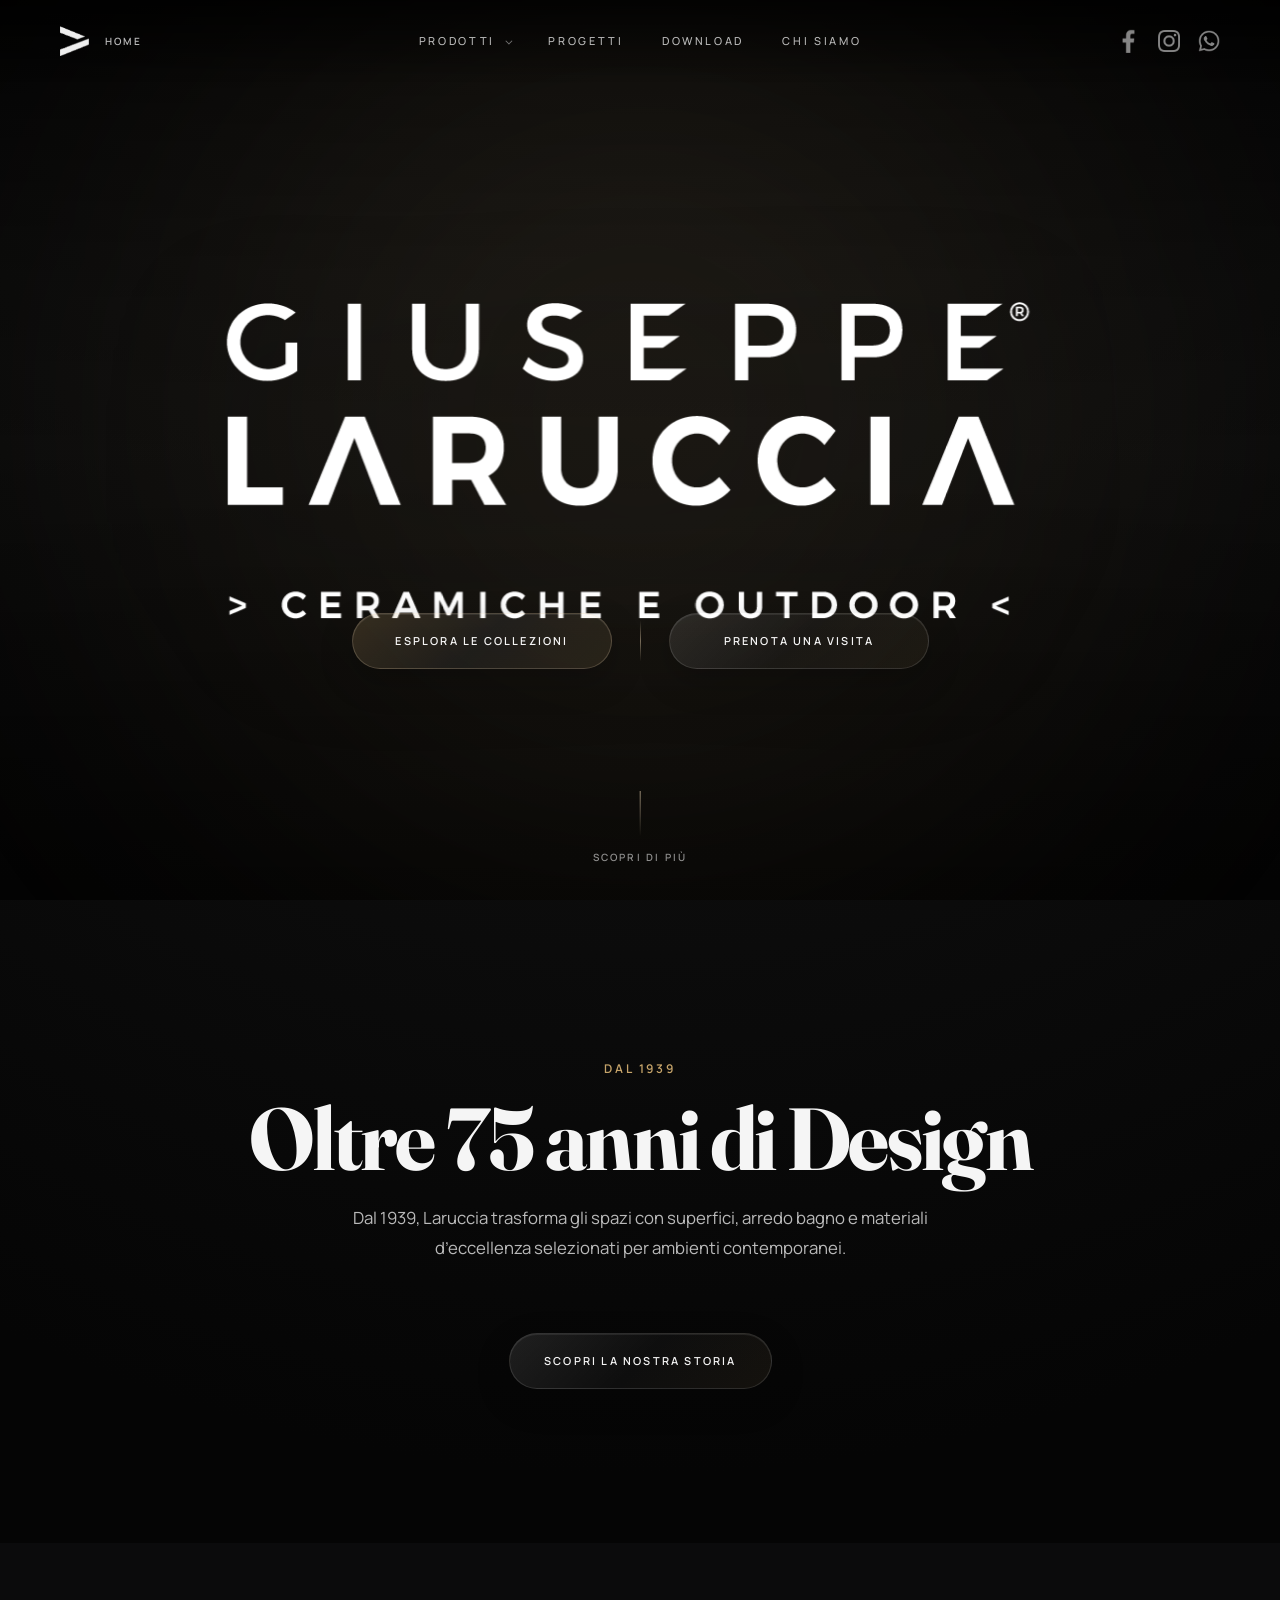
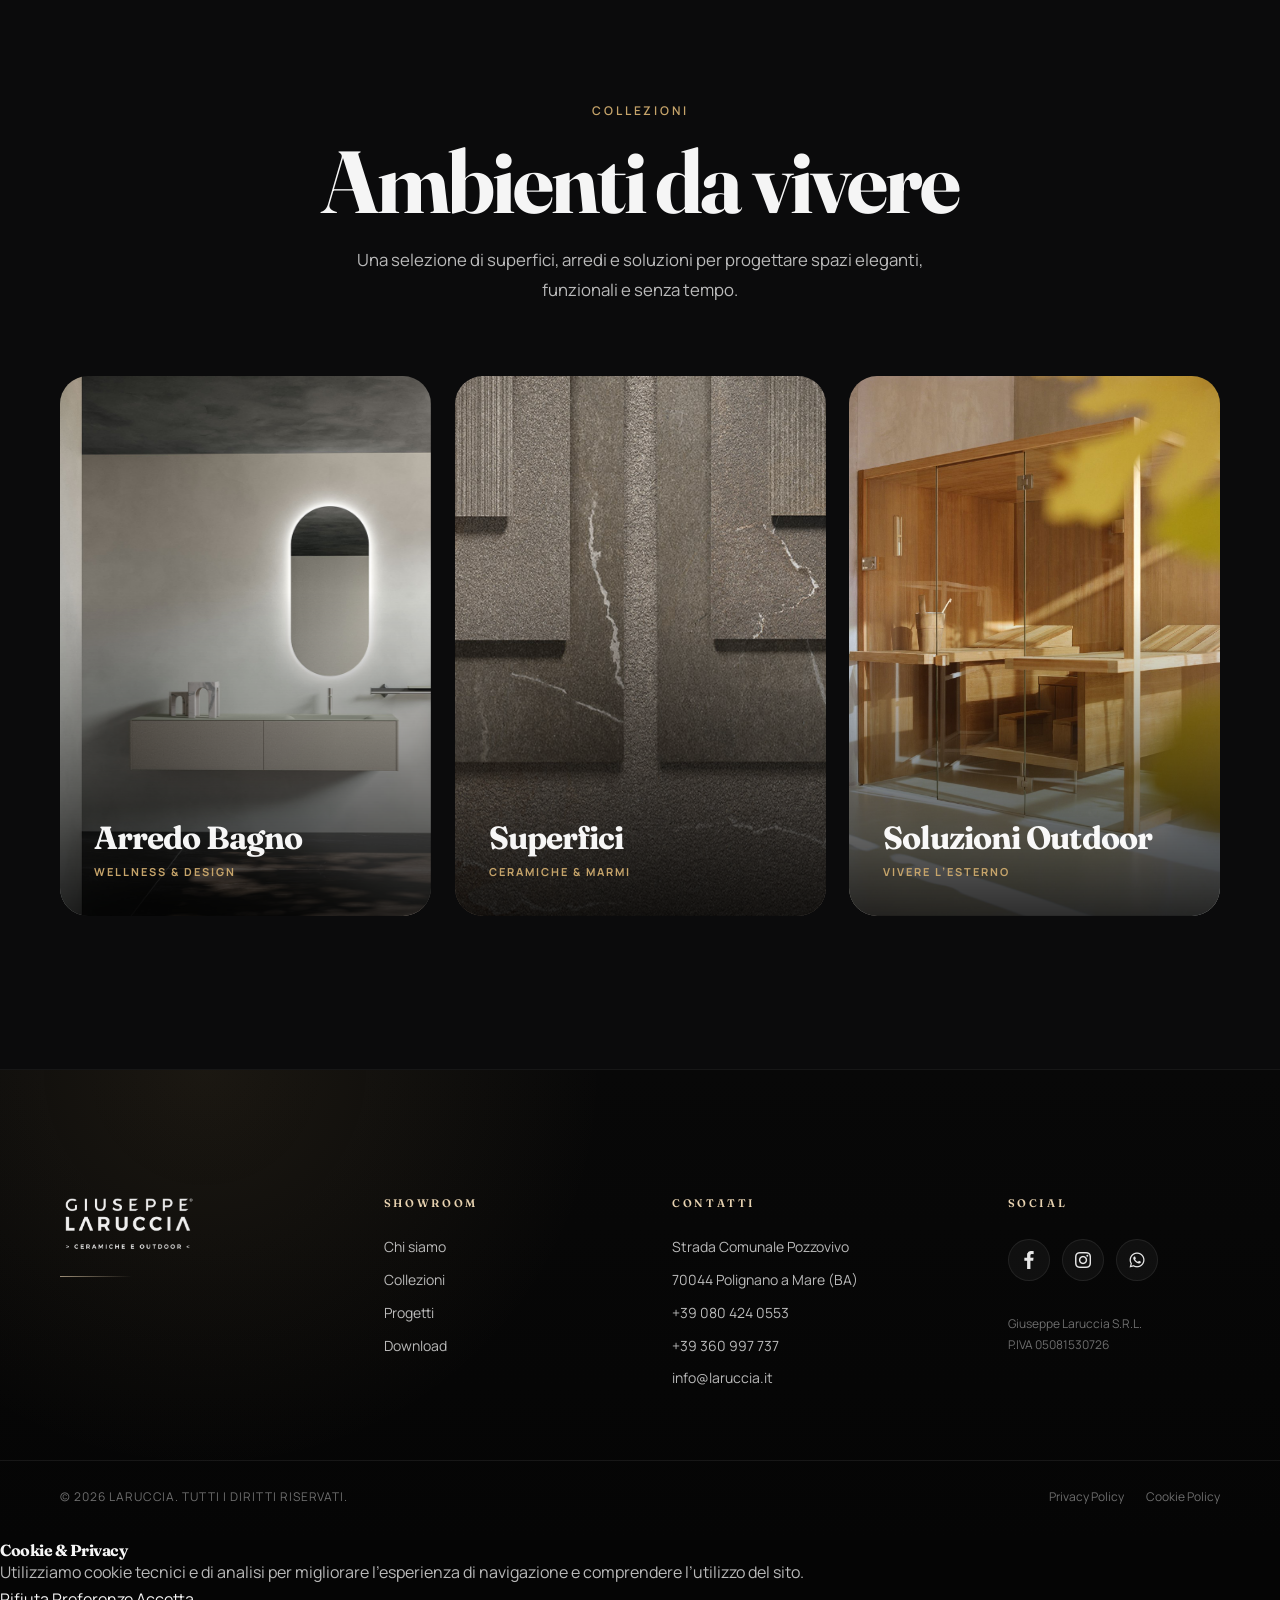
==== commit 1cd54e24: "fix vari" ====
--- a/index.html
+++ b/index.html
@@ -134,7 +134,38 @@
   </main>
 
   <div id="footer-placeholder"></div>
+  <div class="cookie-banner" id="cookieBanner">
 
+  <div class="cookie-content">
+
+    <div class="cookie-text">
+      <h4>Cookie & Privacy</h4>
+
+      <p>
+        Utilizziamo cookie tecnici e di analisi per migliorare
+        l’esperienza di navigazione e comprendere l’utilizzo del sito.
+      </p>
+    </div>
+
+    <div class="cookie-actions">
+
+      <button class="cookie-btn secondary" id="rejectCookies">
+        Rifiuta
+      </button>
+
+      <button class="cookie-btn secondary" id="preferencesCookies">
+        Preferenze
+      </button>
+
+      <button class="cookie-btn primary" id="acceptCookies">
+        Accetta
+      </button>
+
+    </div>
+
+  </div>
+
+</div>
   <script src="js/script.js"></script>
 
 </body>
--- a/css/style.css
+++ b/css/style.css
@@ -7,5 +7,6 @@
 @import url("cards.css");
 @import url("showcase.css");
 @import url("brand-page.css");
+@import url("about.css");
 @import url("footer.css");
 @import url("final.css");
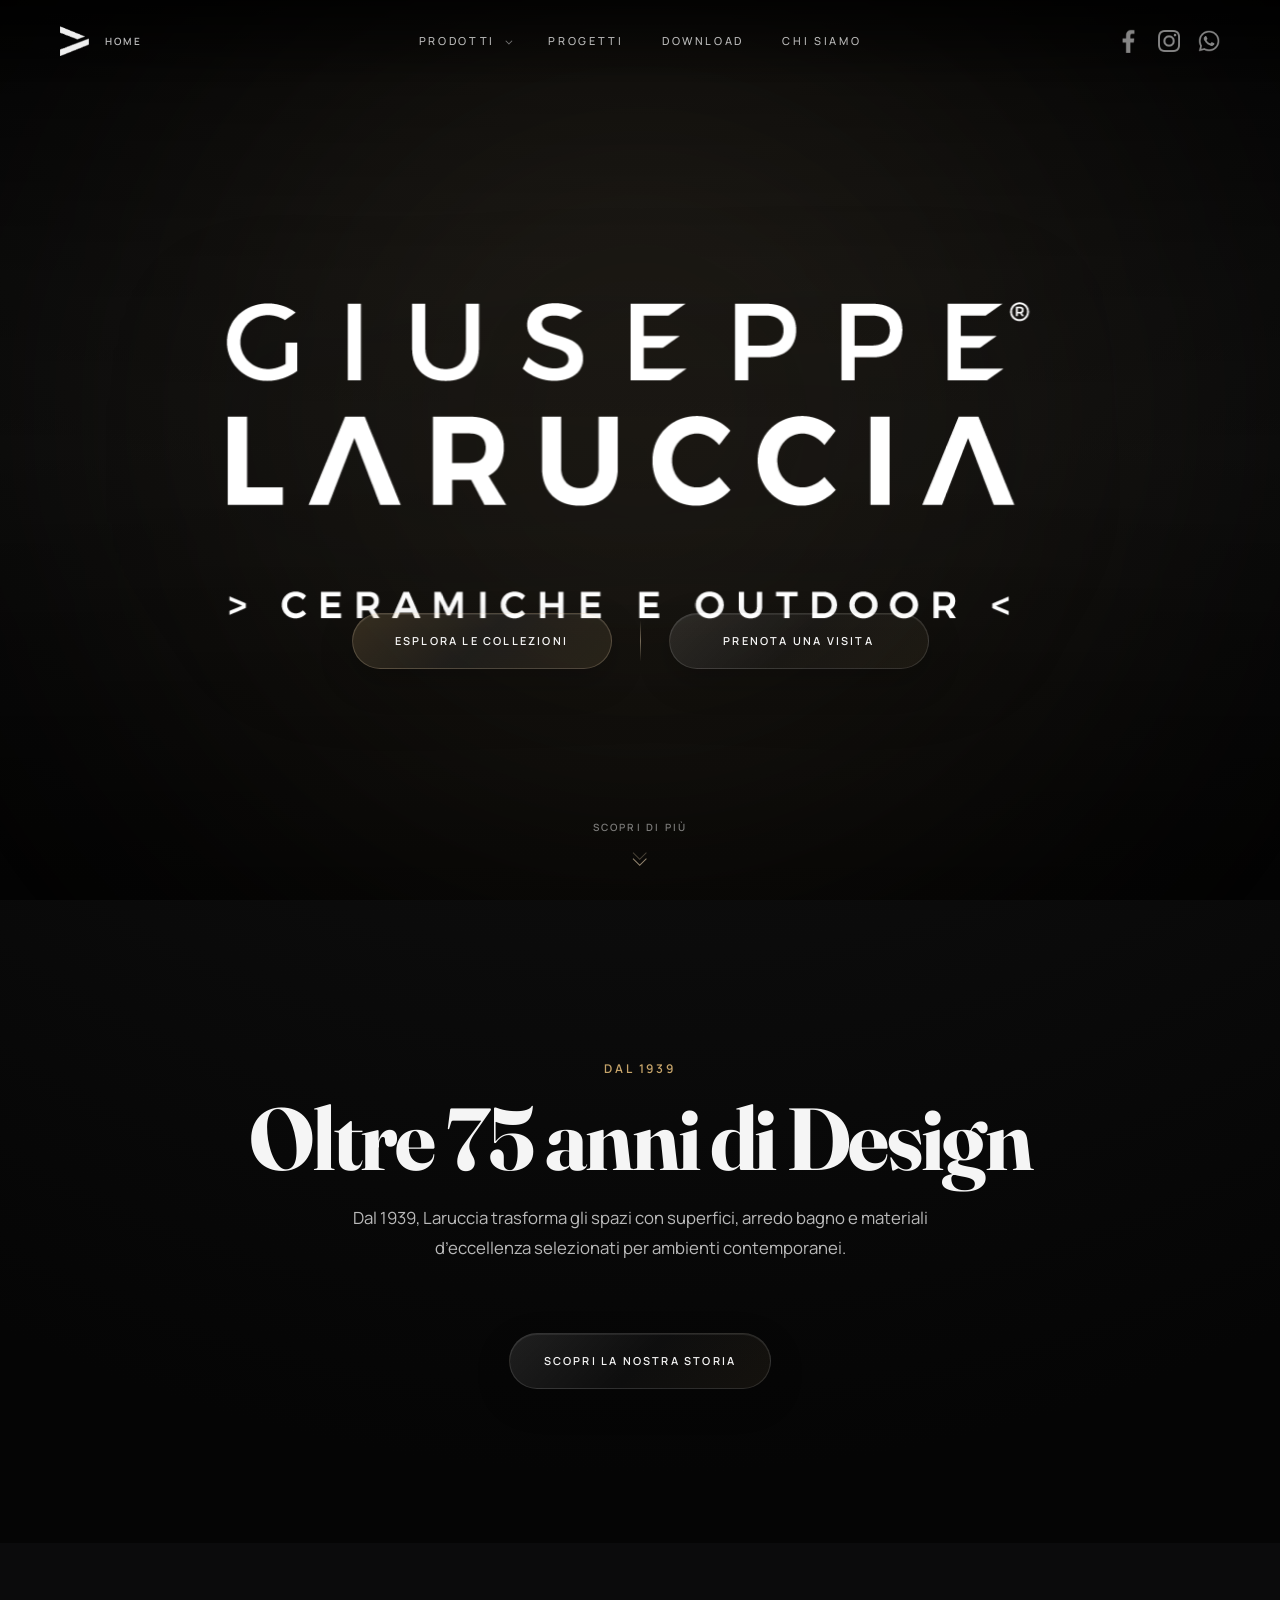
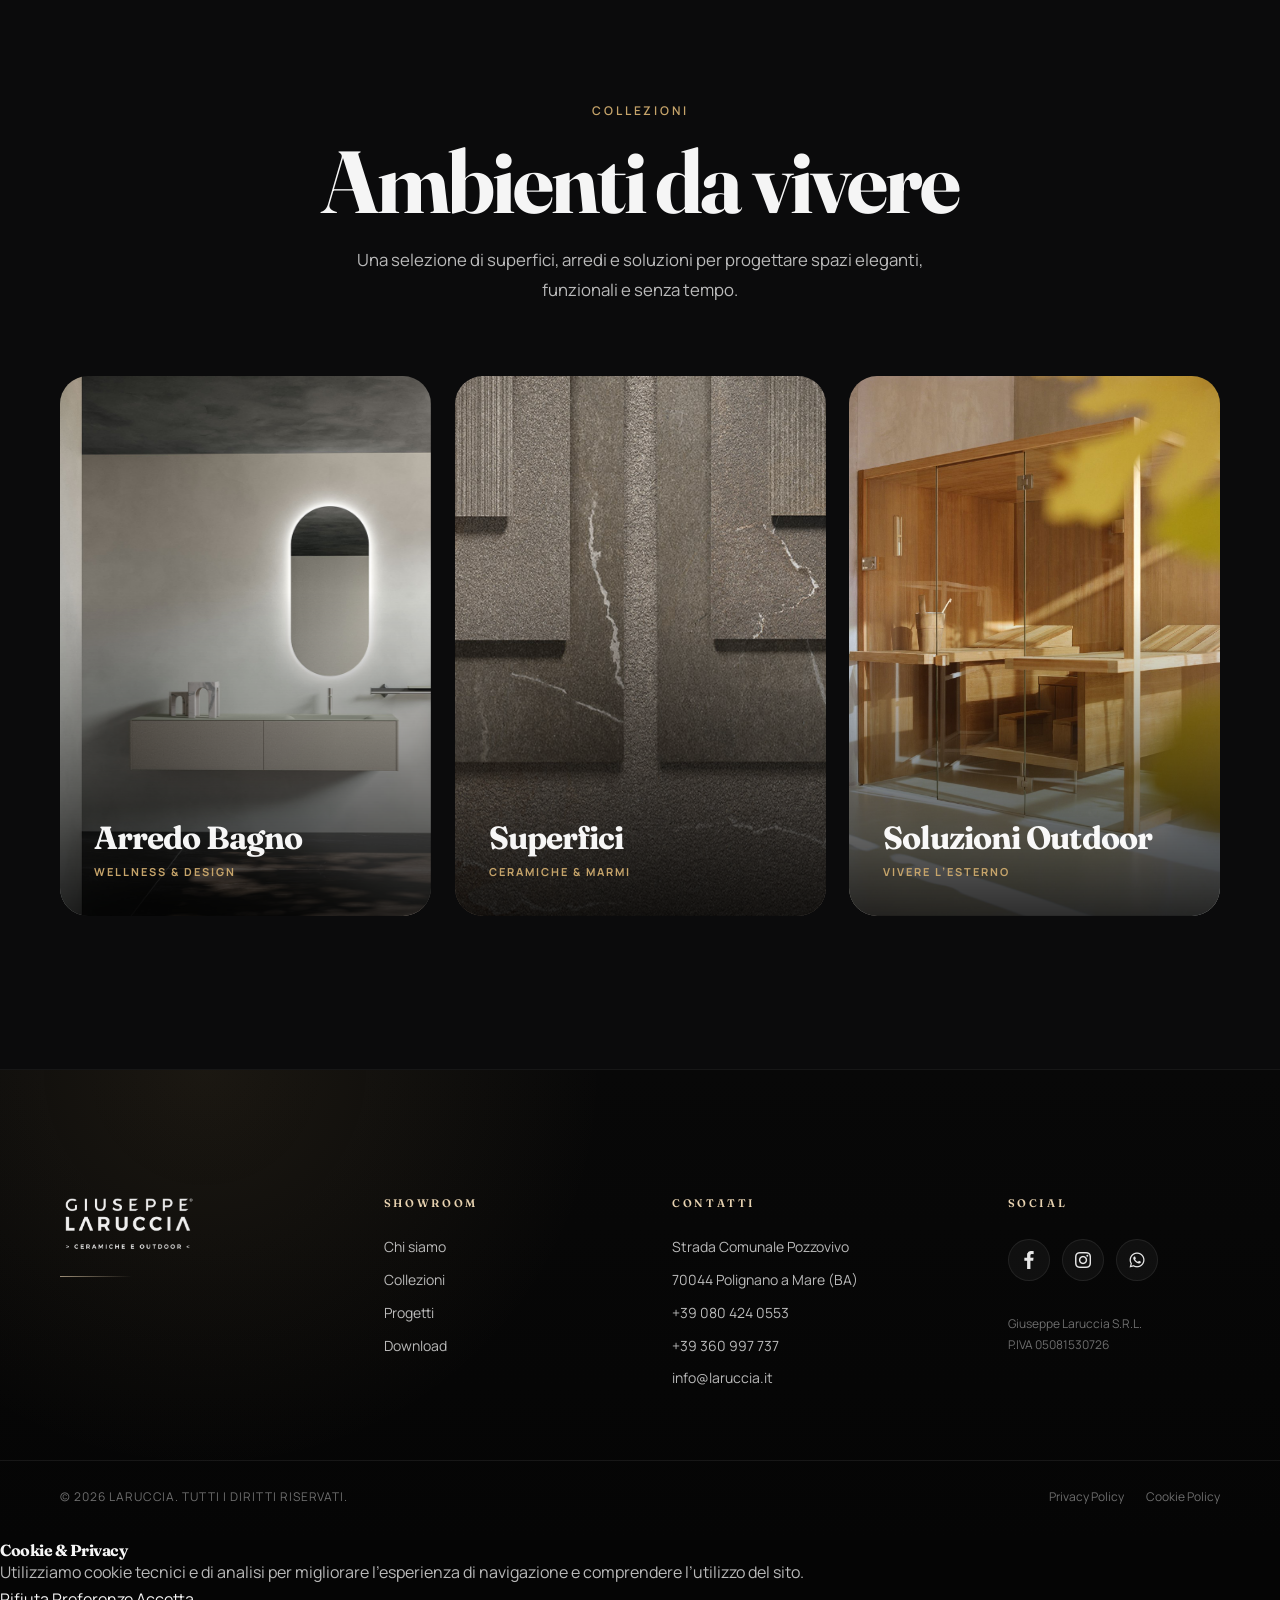
==== commit 6d417a6b: "hero linee navbar e brand list" ====
--- a/index.html
+++ b/index.html
@@ -50,10 +50,13 @@
         </div>
       </div>
 
-      <div class="scroll-indicator">
-        <div class="scroll-line"></div>
-        <span>Scopri di più</span>
-      </div>
+          <div class="scroll-indicator">
+            <span>Scopri di più</span>
+<div class="scroll-chevron">
+  <span></span>
+  <span></span>
+</div>
+          </div>
 
     </section>
 
